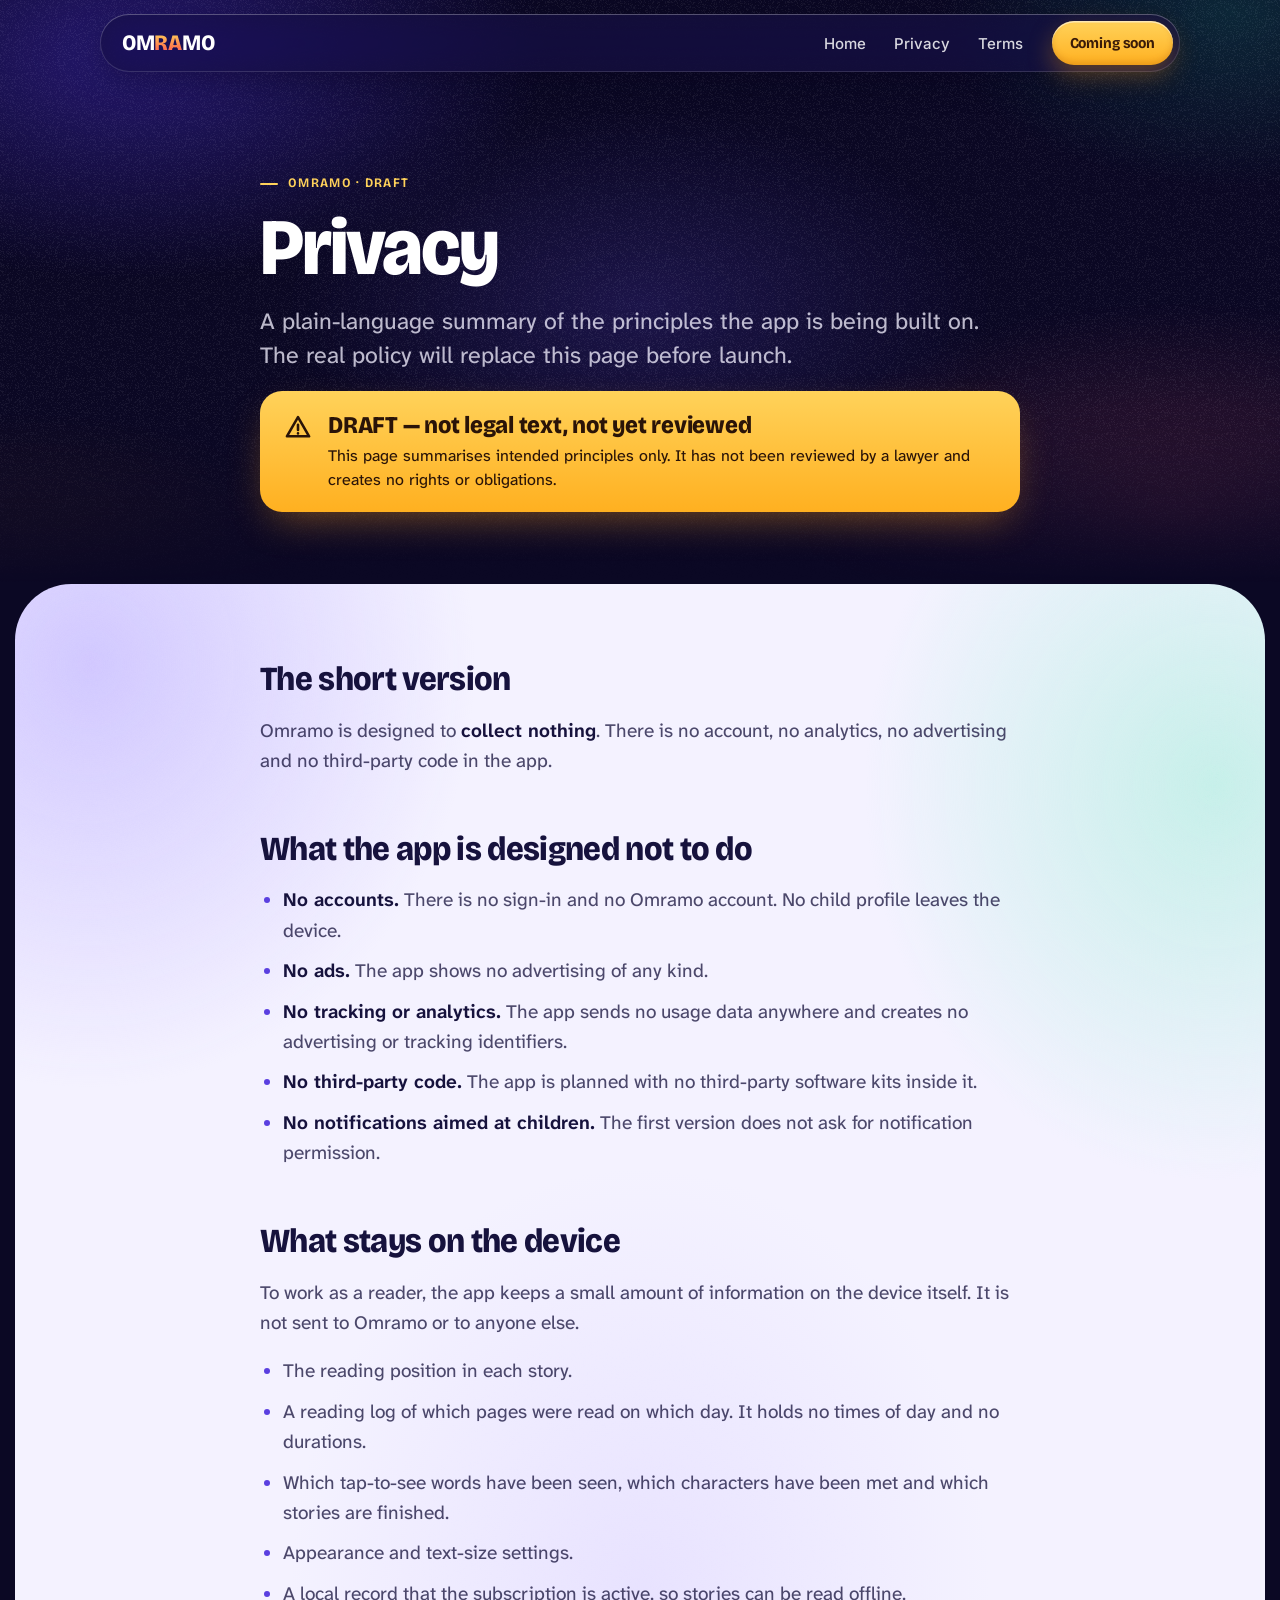
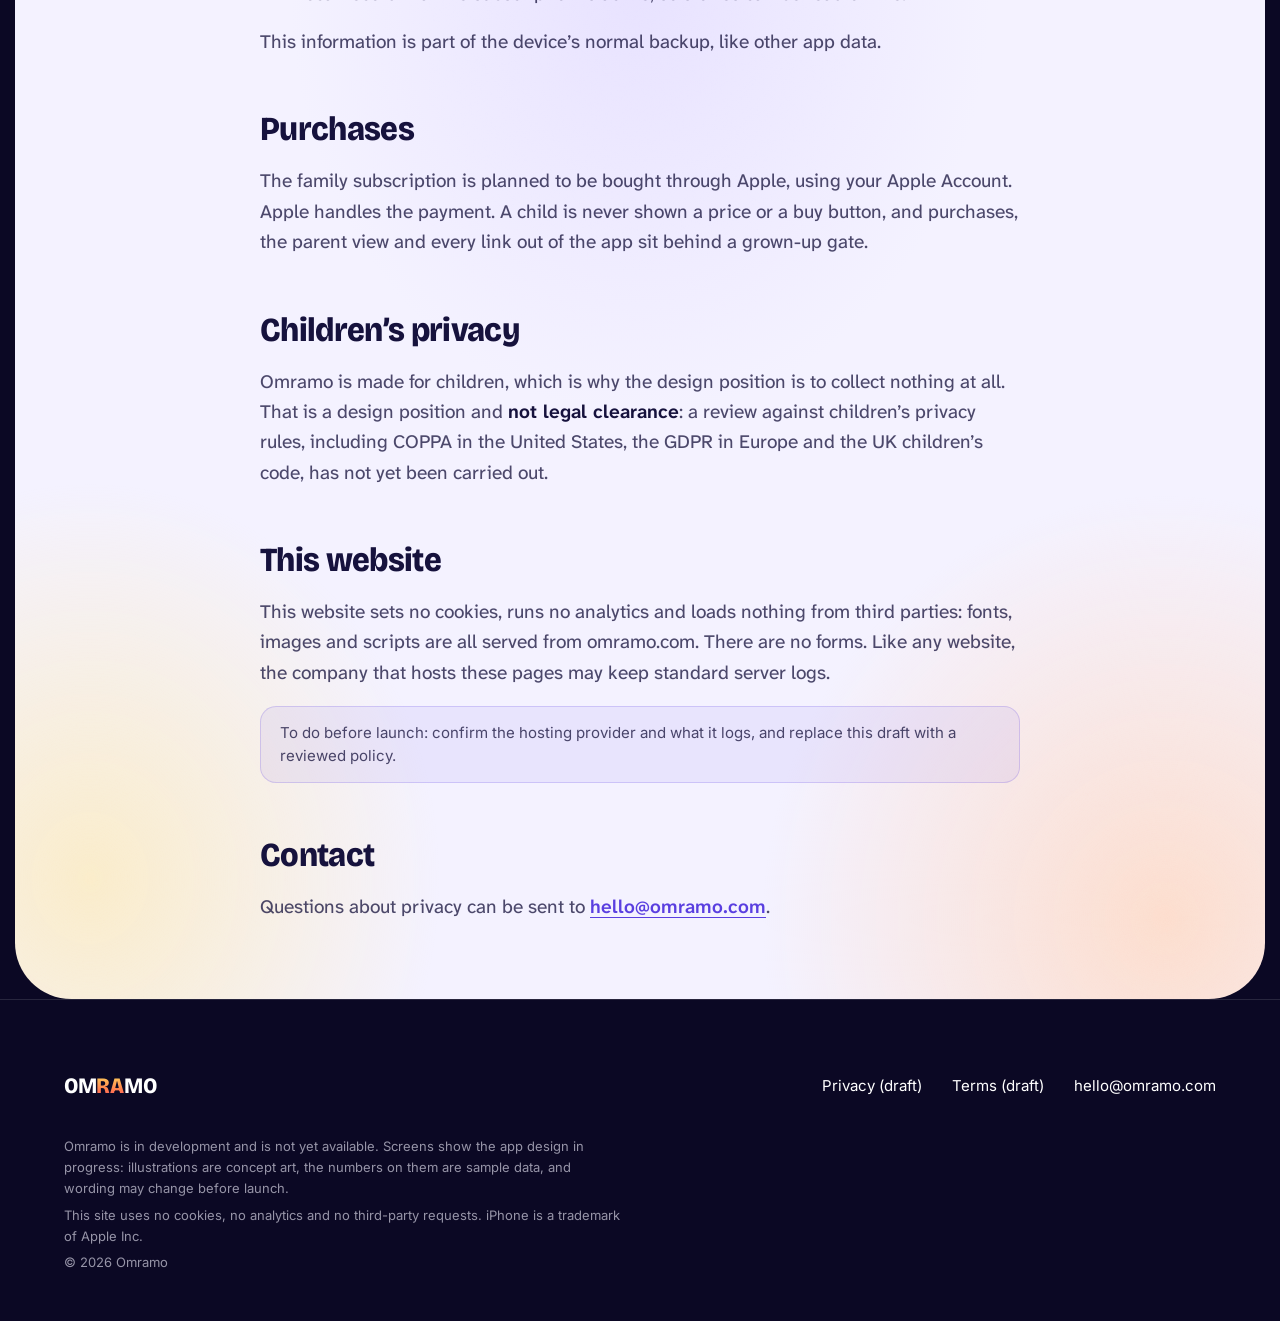
==== privacy/index.html @ 32be3be4 "v2 site: first build (Fable 5.2)" ====
<!doctype html>
<html lang="en">
<head>
  <meta charset="utf-8">
  <meta name="viewport" content="width=device-width, initial-scale=1, viewport-fit=cover">
  <title>Privacy (draft) — Omramo</title>
  <meta name="description" content="A plain-language draft of how Omramo intends to handle privacy: the app is designed to collect nothing. Not legal text and not yet reviewed.">
  <!-- PRE-LAUNCH PREVIEW: remove this noindex tag at launch so search engines can index the site. -->
  <meta name="robots" content="noindex">
  <!-- Strict CSP: everything is self-hosted. The sha256 is the hash of the one inline boot script below;
       if you edit that script, recompute the hash (see README). No inline styles are allowed. -->
  <meta http-equiv="Content-Security-Policy" content="default-src 'none'; script-src 'self' 'sha256-jJ7y64IVS4yYup75ptxA8pbQNmvatvslD+mgX8pu8YA='; style-src 'self'; img-src 'self' data:; font-src 'self'; connect-src 'self'; manifest-src 'self'; base-uri 'none'; form-action 'none'">
  <meta name="referrer" content="no-referrer">
  <meta name="theme-color" content="#130f36">
  <meta name="color-scheme" content="dark light">
  <link rel="canonical" href="https://omramo.com/privacy/">
  <meta property="og:type" content="website">
  <meta property="og:site_name" content="Omramo">
  <meta property="og:title" content="Privacy (draft) — Omramo">
  <meta property="og:description" content="A plain-language draft of how Omramo intends to handle privacy: the app is designed to collect nothing. Not legal text and not yet reviewed.">
  <meta property="og:url" content="https://omramo.com/privacy/">
  <meta property="og:image" content="https://omramo.com/assets/img/og.png">
  <meta property="og:image:width" content="1200">
  <meta property="og:image:height" content="630">
  <meta property="og:image:alt" content="Omramo — a magical book that you read. Two panes of an illustrated story beside the Omramo wordmark.">
  <meta name="twitter:card" content="summary_large_image">
  <link rel="icon" href="/favicon.ico" sizes="32x32">
  <link rel="icon" type="image/png" sizes="192x192" href="/assets/img/icon-192.png">
  <link rel="apple-touch-icon" href="/apple-touch-icon.png">
  <link rel="manifest" href="/site.webmanifest">
  <link rel="preload" href="/assets/fonts/bricolage-grotesque.woff2" as="font" type="font/woff2" crossorigin>
  <link rel="preload" href="/assets/fonts/atkinson-hyperlegible-next.woff2" as="font" type="font/woff2" crossorigin>
  <link rel="stylesheet" href="/assets/css/site.css">
  <script>(function(d,w){d.classList.add('js');var s=/[?&]static=1/.test(w.location.search);if(s)d.classList.add('static');if(!s&&!w.matchMedia('(prefers-reduced-motion: reduce)').matches)d.classList.add('motion')})(document.documentElement,window)</script>
  <script src="/assets/js/site.js" defer></script>
</head>
<body>
  <a class="skip" href="#main">Skip to content</a>
  <header class="site-head">
    <nav class="nav" aria-label="Main">
      <a class="wordmark" href="/" aria-label="Omramo — home">OM<b class="grad">RA</b>MO</a>
      <ul class="nav__links">
        <li><a href="/">Home</a></li>
        <li><a href="/privacy/">Privacy</a></li>
        <li><a href="/terms/">Terms</a></li>
      </ul>
      <a class="btn btn--sun btn--sm" href="/#contact">Coming soon</a>
    </nav>
  </header>
  <main id="main">
    <div class="page">
      <div class="aurora aurora--soft" aria-hidden="true"></div>
      <div class="prose__inner page__head">
        <p class="eyebrow">Omramo · Draft</p>
        <h1>Privacy</h1>
        <p class="lede">A plain-language summary of the principles the app is being built on. The real policy will replace this page before launch.</p>
        <div class="draft" role="note">
          <svg viewBox="0 0 24 24" fill="none" stroke="currentColor" stroke-width="2.2" stroke-linecap="round" stroke-linejoin="round" aria-hidden="true"><path d="M12 3.5l9.5 16.5h-19z"/><path d="M12 10v4.5M12 17.3v.2"/></svg>
          <div>
            <strong>DRAFT — not legal text, not yet reviewed</strong>
            <p>This page summarises intended principles only. It has not been reviewed by a lawyer and creates no rights or obligations.</p>
          </div>
        </div>
      </div>
    </div>
    <div class="sheet light">
      <div class="prose">
        <div class="prose__inner">
          <h2>The short version</h2>
          <p>Omramo is designed to <strong>collect nothing</strong>. There is no account, no analytics, no advertising and no third-party code in the app.</p>

          <h2>What the app is designed not to do</h2>
          <ul>
            <li><strong>No accounts.</strong> There is no sign-in and no Omramo account. No child profile leaves the device.</li>
            <li><strong>No ads.</strong> The app shows no advertising of any kind.</li>
            <li><strong>No tracking or analytics.</strong> The app sends no usage data anywhere and creates no advertising or tracking identifiers.</li>
            <li><strong>No third-party code.</strong> The app is planned with no third-party software kits inside it.</li>
            <li><strong>No notifications aimed at children.</strong> The first version does not ask for notification permission.</li>
          </ul>

          <h2>What stays on the device</h2>
          <p>To work as a reader, the app keeps a small amount of information on the device itself. It is not sent to Omramo or to anyone else.</p>
          <ul>
            <li>The reading position in each story.</li>
            <li>A reading log of which pages were read on which day. It holds no times of day and no durations.</li>
            <li>Which tap-to-see words have been seen, which characters have been met and which stories are finished.</li>
            <li>Appearance and text-size settings.</li>
            <li>A local record that the subscription is active, so stories can be read offline.</li>
          </ul>
          <p>This information is part of the device’s normal backup, like other app data.</p>

          <h2>Purchases</h2>
          <p>The family subscription is planned to be bought through Apple, using your Apple Account. Apple handles the payment. A child is never shown a price or a buy button, and purchases, the parent view and every link out of the app sit behind a grown-up gate.</p>

          <h2>Children’s privacy</h2>
          <p>Omramo is made for children, which is why the design position is to collect nothing at all. That is a design position and <strong>not legal clearance</strong>: a review against children’s privacy rules, including COPPA in the United States, the GDPR in Europe and the UK children’s code, has not yet been carried out.</p>

          <h2>This website</h2>
          <p>This website sets no cookies, runs no analytics and loads nothing from third parties: fonts, images and scripts are all served from omramo.com. There are no forms. Like any website, the company that hosts these pages may keep standard server logs.</p>
          <p class="todo">To do before launch: confirm the hosting provider and what it logs, and replace this draft with a reviewed policy.</p>

          <h2>Contact</h2>
          <!-- PLACEHOLDER: mailbox not confirmed -->
          <p>Questions about privacy can be sent to <a href="mailto:hello@omramo.com">hello@omramo.com</a>.</p>
        </div>
      </div>
    </div>
  </main>

  <footer class="site-foot">
    <div class="wrap">
      <div class="site-foot__top">
        <a class="wordmark" href="/" aria-label="Omramo — home">OM<b class="grad">RA</b>MO</a>
        <ul class="site-foot__links">
          <li><a href="/privacy/">Privacy (draft)</a></li>
          <li><a href="/terms/">Terms (draft)</a></li>
          <!-- PLACEHOLDER: mailbox not confirmed -->
          <li><a href="mailto:hello@omramo.com">hello@omramo.com</a></li>
        </ul>
      </div>
      <div class="site-foot__small">
        <p>Omramo is in development and is not yet available. Screens show the app design in progress: illustrations are concept art, the numbers on them are sample data, and wording may change before launch.</p>
        <p>This site uses no cookies, no analytics and no third-party requests. iPhone is a trademark of Apple Inc.</p>
        <p>© 2026 Omramo</p>
      </div>
    </div>
  </footer>
</body>
</html>
---- assets/css/site.css ----
/* Omramo — marketing site
   Tokens follow docs/DESIGN.md (v2, locked). No external requests: fonts and images are self-hosted. */

/* ---------- Fonts (SIL OFL 1.1, licences in /assets/fonts/) ---------- */
@font-face {
  font-family: "Bricolage Grotesque";
  src: url("/assets/fonts/bricolage-grotesque.woff2") format("woff2");
  font-weight: 500 800;
  font-style: normal;
  font-display: swap;
}
@font-face {
  font-family: "Atkinson Hyperlegible Next";
  src: url("/assets/fonts/atkinson-hyperlegible-next.woff2") format("woff2");
  font-weight: 400 700;
  font-style: normal;
  font-display: swap;
}
@font-face {
  font-family: "Inter";
  src: url("/assets/fonts/inter.woff2") format("woff2");
  font-weight: 400 700;
  font-style: normal;
  font-display: swap;
}

/* ---------- Tokens ---------- */
:root {
  --night: #130f36;
  --night-2: #1f1856;
  --deep: #0b0824;
  --cloud: #f3f1ff;
  --ink: #16123d;
  --coral: #ff6a4d;
  --sun: #ffc43d;
  --mint: #19c7a2;
  --sky: #3fb4ff;
  --violet: #7257ff;
  --violet-strong: #5a3fe0;
  --rose: #ff5c8a;

  --low: #12b58f;
  --low-text: #0a6e57;
  --low-bg: #d6f7ec;
  --med: #ff9f1a;
  --med-text: #8f4e00;
  --med-bg: #ffefc9;
  --adv: #6e56ff;
  --adv-text: #5a3fe0;
  --adv-bg: #e6e0ff;

  --font-display: "Bricolage Grotesque", "Avenir Next", "Segoe UI", system-ui, sans-serif;
  --font-body: "Atkinson Hyperlegible Next", "Segoe UI", system-ui, sans-serif;
  --font-ui: "Inter", system-ui, -apple-system, "Segoe UI", sans-serif;

  --gutter: clamp(20px, 5vw, 72px);
  --max: 1240px;
  --ease: cubic-bezier(0.2, 0.7, 0.2, 1);
  --ease-spring: cubic-bezier(0.3, 1.3, 0.5, 1);

  /* theme: dark by default */
  --fg: #fff;
  --fg-2: rgba(243, 241, 255, 0.76);
  --fg-3: rgba(243, 241, 255, 0.6);
  --line: rgba(255, 255, 255, 0.12);
  --card: rgba(255, 255, 255, 0.06);
  --card-edge: rgba(255, 255, 255, 0.14);
  --accent-text: #ffd25a;
  --focus: #ffc43d;
  --device-shadow: rgba(3, 1, 24, 0.7);
}

.light {
  --fg: var(--ink);
  --fg-2: rgba(22, 18, 61, 0.76);
  --fg-3: rgba(22, 18, 61, 0.64);
  --line: rgba(22, 18, 61, 0.12);
  --card: rgba(255, 255, 255, 0.72);
  --card-edge: rgba(255, 255, 255, 0.9);
  --accent-text: var(--violet-strong);
  --focus: var(--violet-strong);
  --device-shadow: rgba(40, 24, 110, 0.38);
  color: var(--fg);
}

/* ---------- Base ---------- */
*,
*::before,
*::after {
  box-sizing: border-box;
}
html {
  -webkit-text-size-adjust: 100%;
  text-size-adjust: 100%;
  scroll-behavior: smooth;
  scroll-padding-top: 96px;
}
body {
  margin: 0;
  background: var(--deep);
  color: var(--fg);
  font-family: var(--font-body);
  font-size: clamp(1.0625rem, 0.98rem + 0.3vw, 1.1875rem);
  line-height: 1.6;
  font-weight: 430;
  -webkit-font-smoothing: antialiased;
  -moz-osx-font-smoothing: grayscale;
  text-rendering: optimizeLegibility;
  overflow-x: clip;
}
img,
svg {
  display: block;
  max-width: 100%;
}
img {
  height: auto;
}
h1,
h2,
h3,
h4,
p,
ul,
ol,
figure,
dl,
dd {
  margin: 0;
}
ul,
ol {
  padding: 0;
  list-style: none;
}
a {
  color: inherit;
}
button {
  font: inherit;
  color: inherit;
  background: none;
  border: 0;
  padding: 0;
  cursor: pointer;
}
:focus-visible {
  outline: 3px solid var(--focus);
  outline-offset: 3px;
  border-radius: 6px;
}
::selection {
  background: var(--sun);
  color: var(--ink);
}
[hidden] {
  display: none !important;
}
.vh {
  position: absolute;
  width: 1px;
  height: 1px;
  overflow: hidden;
  clip-path: inset(50%);
  white-space: nowrap;
}
.skip {
  position: fixed;
  left: 16px;
  top: 12px;
  z-index: 100;
  padding: 12px 18px;
  border-radius: 999px;
  background: var(--sun);
  color: #2a1408;
  font: 700 1rem var(--font-display);
  text-decoration: none;
  transform: translateY(-200%);
}
.skip:focus {
  transform: none;
}

.wrap {
  width: min(100% - 2 * var(--gutter), var(--max));
  margin-inline: auto;
}

/* ---------- Type ---------- */
h1,
h2,
h3,
h4 {
  font-family: var(--font-display);
  font-optical-sizing: auto;
  text-wrap: balance;
}
h1 {
  font-size: clamp(2.85rem, 1.6rem + 5.6vw, 6.4rem);
  font-weight: 800;
  line-height: 0.95;
  letter-spacing: -0.026em;
}
h2 {
  font-size: clamp(2.1rem, 1.3rem + 3.6vw, 4.25rem);
  font-weight: 780;
  line-height: 1.01;
  letter-spacing: -0.026em;
}
h3 {
  font-size: clamp(1.4rem, 1.15rem + 1vw, 1.9rem);
  font-weight: 740;
  line-height: 1.1;
  letter-spacing: -0.02em;
}
h4 {
  font-size: 1.125rem;
  font-weight: 700;
  line-height: 1.2;
  letter-spacing: -0.01em;
}
p {
  text-wrap: pretty;
}
.lede {
  font-size: clamp(1.15rem, 1rem + 0.7vw, 1.45rem);
  line-height: 1.5;
  color: var(--fg-2);
  max-width: 38em;
}
.eyebrow {
  display: inline-flex;
  align-items: center;
  gap: 10px;
  font: 650 0.8125rem/1.2 var(--font-display);
  letter-spacing: 0.1em;
  text-transform: uppercase;
  color: var(--accent-text);
}
.eyebrow::before {
  content: "";
  width: 18px;
  height: 2px;
  border-radius: 2px;
  background: currentColor;
}
.grad {
  background: linear-gradient(180deg, #ffd25a 8%, #ff7a4d 62%, #ff4d7a 100%);
  -webkit-background-clip: text;
  background-clip: text;
  color: transparent;
  -webkit-text-fill-color: transparent;
  /* keep descenders inside the painted box */
  padding-bottom: 0.08em;
}
.nb {
  white-space: nowrap;
}
.note {
  font: 400 0.875rem/1.5 var(--font-ui);
  color: var(--fg-3);
}
.textlink {
  font: 600 1rem var(--font-display);
  color: var(--accent-text);
  text-decoration: underline;
  text-decoration-thickness: 2px;
  text-underline-offset: 5px;
  text-decoration-color: color-mix(in srgb, currentColor 40%, transparent);
  transition: text-decoration-color 0.2s;
}
.textlink:hover {
  text-decoration-color: currentColor;
}

/* ---------- Buttons ---------- */
.btn {
  display: inline-flex;
  align-items: center;
  justify-content: center;
  gap: 10px;
  min-height: 52px;
  padding: 0 26px;
  border-radius: 26px;
  font: 700 1.0625rem/1 var(--font-display);
  letter-spacing: -0.01em;
  text-decoration: none;
  white-space: nowrap;
  transition: transform 0.18s ease-out, box-shadow 0.18s ease-out, background-color 0.18s;
}
.btn svg {
  width: 20px;
  height: 20px;
  flex: none;
}
.btn:active {
  transform: scale(0.96);
}
.btn--sun {
  background: linear-gradient(180deg, #ffd25a, #ffb020);
  color: #3a1b08;
  box-shadow: inset 0 1.5px 0 rgba(255, 255, 255, 0.55), inset 0 -3px 6px rgba(150, 70, 0, 0.22),
    0 10px 24px rgba(255, 160, 30, 0.34), 0 2px 4px rgba(0, 0, 0, 0.16);
}
.btn--sun:hover {
  transform: translateY(-2px);
  box-shadow: inset 0 1.5px 0 rgba(255, 255, 255, 0.55), inset 0 -3px 6px rgba(150, 70, 0, 0.22),
    0 16px 32px rgba(255, 160, 30, 0.42), 0 2px 4px rgba(0, 0, 0, 0.16);
}
.btn--ghost {
  background: rgba(255, 255, 255, 0.1);
  box-shadow: inset 0 0 0 1px rgba(255, 255, 255, 0.26);
  color: #fff;
}
.btn--ghost:hover {
  background: rgba(255, 255, 255, 0.18);
}
.light .btn--ghost {
  background: rgba(22, 18, 61, 0.06);
  box-shadow: inset 0 0 0 1px rgba(22, 18, 61, 0.14);
  color: var(--ink);
}
.btn--sm {
  min-height: 44px;
  padding: 0 18px;
  border-radius: 22px;
  font-size: 0.9375rem;
}

/* ---------- Header ---------- */
.site-head {
  position: fixed;
  inset: 14px 0 auto;
  z-index: 50;
  pointer-events: none;
}
.nav {
  pointer-events: auto;
  display: flex;
  align-items: center;
  gap: 8px;
  width: min(100% - 24px, 1080px);
  margin-inline: auto;
  padding: 7px 7px 7px 22px;
  border-radius: 999px;
  background: rgba(22, 16, 62, 0.72);
  -webkit-backdrop-filter: blur(18px) saturate(180%);
  backdrop-filter: blur(18px) saturate(180%);
  box-shadow: inset 0 0 0 1px rgba(255, 255, 255, 0.14), inset 0 1px 0 rgba(255, 255, 255, 0.16),
    0 10px 30px rgba(5, 2, 30, 0.35);
  color: #fff;
}
.wordmark {
  font: 800 1.375rem/1 var(--font-display);
  letter-spacing: -0.012em;
  text-decoration: none;
  color: #fff;
  padding: 10px 0;
}
.wordmark b {
  font-weight: inherit;
}
.nav__links {
  display: none;
  margin-left: auto;
  gap: 2px;
}
.nav__links a {
  display: block;
  padding: 11px 13px;
  border-radius: 999px;
  font: 500 0.9375rem/1 var(--font-ui);
  color: rgba(255, 255, 255, 0.84);
  text-decoration: none;
  transition: background-color 0.18s, color 0.18s;
}
.nav__links a:hover {
  background: rgba(255, 255, 255, 0.12);
  color: #fff;
}
.nav .btn {
  margin-left: auto;
}
@media (min-width: 940px) {
  .nav__links {
    display: flex;
  }
  .nav .btn {
    margin-left: 8px;
  }
}

/* ---------- Backdrops ---------- */
.aurora {
  position: absolute;
  inset: 0;
  z-index: -1;
  overflow: hidden;
  pointer-events: none;
}
.aurora::before {
  content: "";
  position: absolute;
  inset: -10% -5%;
  background: radial-gradient(42% 46% at 14% 16%, rgba(91, 59, 255, 0.62), transparent 70%),
    radial-gradient(40% 44% at 88% 82%, rgba(255, 92, 122, 0.34), transparent 70%),
    radial-gradient(30% 36% at 92% 10%, rgba(25, 199, 162, 0.3), transparent 70%),
    radial-gradient(34% 36% at 6% 92%, rgba(255, 159, 26, 0.2), transparent 70%),
    radial-gradient(36% 40% at 50% 52%, rgba(114, 87, 255, 0.32), transparent 70%);
  transform: translate3d(0, calc(var(--scroll, 0) * 0.12px), 0);
}
.aurora::after,
.sheet::after {
  content: "";
  position: absolute;
  inset: 0;
  background: url("/assets/img/grain.png");
  background-size: 120px;
  mix-blend-mode: soft-light;
  opacity: 0.55;
  pointer-events: none;
}
.aurora--soft::before {
  opacity: 0.55;
}
/* auroras melt into the page instead of ending on a section edge */
.aurora {
  -webkit-mask-image: linear-gradient(180deg, #000 70%, transparent);
  mask-image: linear-gradient(180deg, #000 70%, transparent);
}
.aurora--mid {
  -webkit-mask-image: linear-gradient(180deg, transparent, #000 22%, #000 72%, transparent);
  mask-image: linear-gradient(180deg, transparent, #000 22%, #000 72%, transparent);
}

.sheet {
  position: relative;
  isolation: isolate;
  margin-inline: clamp(8px, 1.2vw, 20px);
  border-radius: clamp(28px, 4.4vw, 64px);
  overflow: clip;
  background-color: #f4f2ff;
  background-image: radial-gradient(44% 30% at 6% 4%, rgba(201, 190, 255, 0.8), transparent 70%),
    radial-gradient(40% 28% at 96% 10%, rgba(191, 239, 230, 0.85), transparent 70%),
    radial-gradient(46% 30% at 92% 96%, rgba(255, 217, 194, 0.8), transparent 70%),
    radial-gradient(40% 28% at 6% 94%, rgba(255, 233, 168, 0.6), transparent 70%),
    radial-gradient(40% 30% at 50% 50%, rgba(227, 220, 255, 0.7), transparent 70%);
}
.sheet::after {
  z-index: -1;
  opacity: 0.3;
}
.sheet + .sheet {
  margin-top: clamp(8px, 1.2vw, 20px);
}

.section {
  position: relative;
  isolation: isolate;
  padding-block: clamp(88px, 11vw, 176px);
}
.section--tight {
  padding-top: 0;
}
.section__head {
  display: grid;
  gap: 22px;
  max-width: 880px;
  margin-bottom: clamp(44px, 6vw, 84px);
}
.section__head--center {
  margin-inline: auto;
  text-align: center;
  justify-items: center;
}

/* ---------- Device: the two-pane Duo ---------- */
.duo {
  --cols: 912;
  position: relative;
  container-type: inline-size;
  width: 100%;
  perspective: 2600px;
}
.duo::after {
  content: "";
  position: absolute;
  left: 7%;
  right: 7%;
  bottom: -7%;
  height: 14%;
  z-index: -1;
  background: radial-gradient(closest-side, var(--device-shadow), transparent);
  filter: blur(18px);
  transform: scaleY(calc(1 - var(--tilt, 0) * 0.02));
}
.duo__body {
  --u: calc(100cqw / var(--cols));
  display: flex;
  justify-content: center;
  transform-style: preserve-3d;
  transform: translate3d(0, calc(var(--lift, 0) * 1px), 0) rotateX(calc(var(--tilt, 0) * 1deg));
  will-change: transform;
}
.duo__half {
  position: relative;
  flex: none;
  width: calc(446 * var(--u));
  background: linear-gradient(150deg, #5a5678 0%, #1c1836 22%, #0b0918 60%, #2b2748 100%);
  box-shadow: inset 0 0 0 calc(1 * var(--u)) rgba(255, 255, 255, 0.16), inset 0 0 0 calc(3 * var(--u)) #06040f,
    0 calc(30 * var(--u)) calc(70 * var(--u)) calc(-24 * var(--u)) var(--device-shadow);
  backface-visibility: hidden;
}
.duo__half--l {
  padding: calc(10 * var(--u)) calc(4 * var(--u)) calc(10 * var(--u)) calc(10 * var(--u));
  border-radius: calc(52 * var(--u)) calc(10 * var(--u)) calc(10 * var(--u)) calc(52 * var(--u));
  transform-origin: 100% 50%;
  transform: rotateY(calc(var(--fold, 0) * 1deg));
}
.duo__half--r {
  padding: calc(10 * var(--u)) calc(10 * var(--u)) calc(10 * var(--u)) calc(4 * var(--u));
  border-radius: calc(10 * var(--u)) calc(52 * var(--u)) calc(52 * var(--u)) calc(10 * var(--u));
  transform-origin: 0 50%;
  transform: rotateY(calc(var(--fold, 0) * -1deg));
}
/* side buttons */
.duo__half--r::before,
.duo__half--r::after {
  content: "";
  position: absolute;
  right: calc(-2.5 * var(--u));
  width: calc(3 * var(--u));
  border-radius: 0 calc(2 * var(--u)) calc(2 * var(--u)) 0;
  background: linear-gradient(90deg, #14112a, #4a4668);
}
.duo__half--r::before {
  top: 22%;
  height: 11%;
}
.duo__half--r::after {
  top: 37%;
  height: 6%;
}
.duo__screen {
  position: relative;
  overflow: hidden;
  aspect-ratio: 432 / 720;
  background: #0b0918;
}
.duo__half--l .duo__screen {
  border-radius: calc(42 * var(--u)) calc(7 * var(--u)) calc(7 * var(--u)) calc(42 * var(--u));
}
.duo__half--r .duo__screen {
  border-radius: calc(7 * var(--u)) calc(42 * var(--u)) calc(42 * var(--u)) calc(7 * var(--u));
}
.duo__screen img {
  width: 100%;
  height: 100%;
  object-fit: cover;
}
/* soft glass reflection */
.duo__screen::after {
  content: "";
  position: absolute;
  inset: 0;
  background: linear-gradient(118deg, rgba(255, 255, 255, 0.13) 0%, rgba(255, 255, 255, 0) 26%);
  box-shadow: inset 0 0 0 calc(0.6 * var(--u)) rgba(255, 255, 255, 0.1);
  border-radius: inherit;
  pointer-events: none;
}
.duo__hinge {
  flex: none;
  width: calc(20 * var(--u));
  margin-block: calc(5 * var(--u));
  border-radius: calc(4 * var(--u));
  background: linear-gradient(
      180deg,
      rgba(0, 0, 0, 0.5) 0,
      transparent 1.5%,
      transparent 49.6%,
      rgba(0, 0, 0, 0.6) 49.8%,
      rgba(0, 0, 0, 0.6) 50.2%,
      transparent 50.4%,
      transparent 98.5%,
      rgba(0, 0, 0, 0.5) 100%
    ),
    linear-gradient(90deg, #05040d 0%, #262240 22%, #6d6990 48%, #3a3658 62%, #100d22 86%, #05040d 100%);
}

/* one pane only: the folded device, and two-pane figures on small screens */
.duo--phone {
  --cols: 452;
}
.duo--phone .duo__half,
.duo--phone .duo__half .duo__screen {
  transform: none;
}
.duo--phone .duo__half {
  width: calc(452 * var(--u));
  padding: calc(10 * var(--u));
  border-radius: calc(54 * var(--u));
}
.duo--phone .duo__half .duo__screen {
  border-radius: calc(44 * var(--u));
}
@media (max-width: 640px) {
  .duo[data-m] {
    --cols: 452;
    max-width: 320px;
    margin-inline: auto;
  }
  .duo[data-m] .duo__hinge,
  .duo[data-m="l"] .duo__half--r,
  .duo[data-m="r"] .duo__half--l {
    display: none;
  }
  .duo[data-m] .duo__half {
    width: calc(452 * var(--u));
    padding: calc(10 * var(--u));
    border-radius: calc(54 * var(--u));
    transform: none;
  }
  .duo[data-m] .duo__half .duo__screen {
    border-radius: calc(44 * var(--u));
  }
  .duo[data-m] .duo__half--r::before,
  .duo[data-m] .duo__half--r::after {
    display: none;
  }
}
.figcap {
  margin-top: clamp(22px, 3vw, 36px);
  text-align: center;
}

/* ---------- Hero ---------- */
.hero {
  position: relative;
  isolation: isolate;
  padding: clamp(116px, 10.5vw, 168px) 0 clamp(40px, 6vw, 96px);
  text-align: center;
  overflow: clip;
}
.hero__copy {
  display: grid;
  justify-items: center;
  gap: clamp(20px, 2.4vw, 30px);
}
.pill {
  display: inline-flex;
  align-items: center;
  gap: 10px;
  min-height: 36px;
  padding: 6px 16px 6px 12px;
  border-radius: 999px;
  background: rgba(255, 255, 255, 0.09);
  box-shadow: inset 0 0 0 1px rgba(255, 255, 255, 0.18);
  font: 650 0.8125rem/1.2 var(--font-display);
  letter-spacing: 0.04em;
  color: #fff;
}
.pill i {
  width: 8px;
  height: 8px;
  border-radius: 50%;
  background: var(--sun);
  box-shadow: 0 0 0 4px rgba(255, 196, 61, 0.22);
}
.hero h1 {
  max-width: 11em;
}
.hero .lede {
  text-wrap: balance;
  max-width: 34em;
}
.hero__cta {
  display: flex;
  flex-wrap: wrap;
  justify-content: center;
  gap: 12px;
  margin-top: 6px;
}
.hero__device {
  /* never taller than the viewport, so the whole device can be seen at once */
  width: min(100% - 2 * var(--gutter), 1120px, max(640px, (100svh - 150px) * 1.23));
  margin: clamp(44px, 5vw, 72px) auto 0;
}
.hero__device .duo--phone {
  display: none;
}
@media (max-width: 640px) {
  .hero__device .duo--wide {
    display: none;
  }
  .hero__device .duo--phone {
    display: block;
    max-width: 310px;
    margin-inline: auto;
  }
}
.motes {
  position: absolute;
  inset: 0;
  z-index: -1;
  pointer-events: none;
  color: #ffd25a;
}
.motes svg {
  position: absolute;
  width: 14px;
  height: 14px;
  opacity: 0.85;
}
.motes svg:nth-child(1) { left: 8%; top: 22%; }
.motes svg:nth-child(2) { left: 88%; top: 16%; width: 18px; height: 18px; }
.motes svg:nth-child(3) { left: 78%; top: 38%; width: 10px; height: 10px; }
.motes svg:nth-child(4) { left: 16%; top: 44%; width: 10px; height: 10px; }
.motes svg:nth-child(5) { left: 4%; top: 68%; width: 16px; height: 16px; }
.motes svg:nth-child(6) { left: 94%; top: 62%; }

.facts {
  display: grid;
  grid-template-columns: repeat(3, 1fr);
  margin-top: clamp(64px, 9vw, 120px);
  border-top: 1px solid var(--line);
  text-align: left;
}
.facts > div {
  padding: clamp(18px, 2.4vw, 30px) clamp(10px, 2vw, 28px) 0;
}
.facts > div + div {
  border-left: 1px solid var(--line);
}
.facts > div:first-child {
  padding-left: 0;
}
.facts dt {
  font: 800 clamp(2.4rem, 1.4rem + 4.6vw, 5rem) / 0.95 var(--font-display);
  letter-spacing: -0.04em;
}
.facts dd {
  margin-top: 10px;
  font-size: clamp(0.9375rem, 0.85rem + 0.4vw, 1.125rem);
  line-height: 1.35;
  color: var(--fg-2);
}
.facts div {
  display: flex;
  flex-direction: column;
}

/* ---------- Statement ---------- */
.statement {
  font: 760 clamp(1.9rem, 1.1rem + 3.9vw, 4.4rem) / 1.06 var(--font-display);
  letter-spacing: -0.03em;
  max-width: 17em;
  text-wrap: balance;
}
.statement .w {
  transition: opacity 0.5s var(--ease);
}
/* unlit words stay above 3:1 against the page, the AA threshold for large text */
html.motion .statement .w {
  opacity: 0.4;
}
html.motion .statement .w.on {
  opacity: 1;
}
.principles {
  display: grid;
  gap: 14px;
  margin-top: clamp(56px, 8vw, 112px);
}
@media (min-width: 820px) {
  .principles {
    grid-template-columns: repeat(3, 1fr);
  }
}
.card {
  position: relative;
  padding: clamp(24px, 2.6vw, 34px);
  border-radius: 28px;
  background: var(--card);
  box-shadow: inset 0 0 0 1px var(--card-edge);
}
.light .card {
  box-shadow: inset 0 0 0 1px var(--card-edge), 0 14px 34px rgba(60, 40, 140, 0.1), 0 2px 6px rgba(60, 40, 140, 0.06);
}
.card h3,
.card h4 {
  margin-bottom: 10px;
}
.card p {
  color: var(--fg-2);
  font-size: 1.0625rem;
  line-height: 1.55;
}
.card__num {
  display: block;
  margin-bottom: clamp(28px, 4vw, 56px);
  font: 600 0.8125rem/1 var(--font-ui);
  font-variant-numeric: tabular-nums;
  letter-spacing: 0.08em;
  color: var(--fg-3);
}
.swatch {
  height: 6px;
  width: 56px;
  border-radius: 6px;
  margin-bottom: clamp(28px, 4vw, 56px);
}
.swatch--river { background: linear-gradient(90deg, #7fe3d3, #fff0a0); }
.swatch--dusk { background: linear-gradient(90deg, #4a2470, #ffa24d); }
.swatch--sea { background: linear-gradient(90deg, #a9d3e6, #f4503f); }

/* ---------- Switcher (tabs when JS runs; stacked otherwise) ---------- */
.seg {
  display: inline-flex;
  gap: 2px;
  padding: 4px;
  border-radius: 999px;
  background: rgba(22, 18, 61, 0.07);
  box-shadow: inset 0 0 0 1px rgba(22, 18, 61, 0.05);
  max-width: 100%;
}
.dark-seg {
  background: rgba(255, 255, 255, 0.08);
  box-shadow: inset 0 0 0 1px rgba(255, 255, 255, 0.12);
}
.seg button {
  display: inline-flex;
  align-items: center;
  gap: 8px;
  min-height: 46px;
  padding: 0 clamp(14px, 2.4vw, 26px);
  border-radius: 999px;
  font: 650 clamp(0.9375rem, 0.9rem + 0.2vw, 1.0625rem) / 1 var(--font-display);
  color: var(--fg-2);
  white-space: nowrap;
  transition: background-color 0.25s, color 0.25s, box-shadow 0.25s;
}
.seg button[aria-selected="true"] {
  background: #fff;
  color: var(--ink);
  box-shadow: 0 2px 8px rgba(40, 24, 110, 0.14);
}
.seg .t-low { color: var(--low-text); }
.seg .t-med { color: var(--med-text); }
.seg .t-adv { color: var(--adv-text); }
.seg .t-low[aria-selected="true"] { color: var(--low-text); }
.seg .t-med[aria-selected="true"] { color: var(--med-text); }
.seg .t-adv[aria-selected="true"] { color: var(--adv-text); }
.dark-seg button[aria-selected="true"] {
  background: #fff;
  color: var(--ink);
}
.glyph {
  display: inline-flex;
  align-items: flex-end;
  gap: 2px;
  height: 12px;
}
.glyph i {
  width: 4px;
  border-radius: 2px;
  background: currentColor;
}
.glyph i:nth-child(1) { height: 5px; }
.glyph i:nth-child(2) { height: 8.5px; }
.glyph i:nth-child(3) { height: 12px; }
.glyph--1 i:nth-child(n + 2),
.glyph--2 i:nth-child(3) {
  opacity: 0.28;
}

/* html.js is set by the inline boot script, so the tab layout is in place at first paint */
.switch__tabs {
  display: none;
}
html.js:not(.static) .switch__tabs {
  display: flex;
  justify-content: center;
  margin-bottom: clamp(36px, 5vw, 64px);
}
.switch__panels {
  display: grid;
  gap: clamp(72px, 9vw, 128px);
}
html.js:not(.static) .switch .switch__panels {
  gap: 0;
}
html.js:not(.static) .switch .switch__panel {
  grid-area: 1 / 1;
  opacity: 0;
  visibility: hidden;
  transition: opacity 0.45s var(--ease), visibility 0s 0.45s;
}
html.js:not(.static) .switch .switch__panel.is-active {
  opacity: 1;
  visibility: visible;
  transition: opacity 0.6s var(--ease) 0.08s, visibility 0s;
}
html.js:not(.static) .switch .switch__panel .split__media {
  transform: scale(0.97) translateY(12px);
  transition: transform 0.7s var(--ease);
}
html.js:not(.static) .switch .switch__panel.is-active .split__media {
  transform: none;
}

/* ---------- Split: copy beside a device ---------- */
.split {
  display: grid;
  gap: clamp(40px, 6vw, 88px);
  align-items: center;
}
.split__copy {
  display: grid;
  gap: 20px;
  justify-items: start;
  align-content: center;
}
.split__copy > p {
  color: var(--fg-2);
  max-width: 34em;
}
@media (min-width: 960px) {
  .split {
    grid-template-columns: minmax(0, 5fr) minmax(0, 7fr);
  }
  .split--flip .split__copy {
    order: 2;
  }
  .split--flip {
    grid-template-columns: minmax(0, 7fr) minmax(0, 5fr);
  }
  .split--phone {
    grid-template-columns: minmax(0, 6fr) minmax(0, 5fr);
  }
}
.split__media--phone {
  width: min(100%, 340px);
  margin-inline: auto;
}
.tierpill {
  display: inline-flex;
  align-items: center;
  gap: 8px;
  min-height: 32px;
  padding: 0 14px 0 11px;
  border-radius: 16px;
  font: 650 0.875rem/1 var(--font-display);
  letter-spacing: 0.01em;
}
.tierpill--low { background: var(--low-bg); color: var(--low-text); }
.tierpill--med { background: var(--med-bg); color: var(--med-text); }
.tierpill--adv { background: var(--adv-bg); color: var(--adv-text); }

.specs {
  display: grid;
  grid-template-columns: repeat(3, auto);
  justify-content: start;
  gap: 0 clamp(20px, 3vw, 40px);
  margin-top: 8px;
  padding-top: 20px;
  border-top: 1px solid var(--line);
  width: 100%;
}
.specs dt {
  font: 400 0.8125rem/1.3 var(--font-ui);
  color: var(--fg-3);
  order: 2;
  margin-top: 6px;
}
.specs dd {
  font: 780 clamp(1.5rem, 1.2rem + 1.1vw, 2.1rem) / 1 var(--font-display);
  letter-spacing: -0.03em;
  font-variant-numeric: tabular-nums;
}
.specs > div {
  display: flex;
  flex-direction: column;
}
.story {
  display: grid;
  gap: 2px;
  padding-left: 16px;
  border-left: 3px solid var(--tier, var(--violet));
}
.story--low { --tier: var(--low); }
.story--med { --tier: var(--med); }
.story--adv { --tier: var(--adv); }
.story b {
  font: 700 1.0625rem/1.3 var(--font-display);
}
.story span {
  font-size: 0.9375rem;
  color: var(--fg-3);
}

.ticks {
  display: grid;
  gap: 14px;
}
.ticks li {
  position: relative;
  padding-left: 36px;
  color: var(--fg-2);
  max-width: 34em;
}
.ticks li::before {
  content: "";
  position: absolute;
  left: 0;
  top: 0.18em;
  width: 22px;
  height: 22px;
  border-radius: 50%;
  background: var(--tick-bg, rgba(90, 63, 224, 0.12)) url("/assets/img/tick.svg") center / 12px no-repeat;
}
.ticks--dark li::before {
  background-color: rgba(255, 210, 90, 0.16);
  background-image: url("/assets/img/tick-sun.svg");
}
.ticks strong {
  color: var(--fg);
  font-weight: 650;
}

/* live type samples */
.words {
  display: grid;
  gap: 14px;
  margin-top: clamp(72px, 9vw, 128px);
}
@media (min-width: 820px) {
  .words {
    grid-template-columns: repeat(3, 1fr);
  }
}
.sample {
  margin-bottom: clamp(22px, 3vw, 36px);
  font-size: clamp(1.3rem, 1.1rem + 0.7vw, 1.6rem);
  line-height: 1.55;
  font-weight: 460;
  color: #10283a;
}
.w-tap {
  position: relative;
  font-weight: 640;
  white-space: nowrap;
  padding: 0.04em 0.75em 0.04em 0.18em;
  border-radius: 0.34em;
  background: linear-gradient(180deg, rgba(255, 196, 61, 0.5), rgba(255, 170, 61, 0.38));
  box-shadow: inset 0 -2px 0 rgba(240, 140, 20, 0.9);
}
.w-tap::after {
  content: "";
  position: absolute;
  right: 0.12em;
  top: 0.05em;
  width: 0.5em;
  height: 0.5em;
  background: url("/assets/img/spark.svg") center / contain no-repeat;
}
.w-name {
  font-weight: 640;
  white-space: nowrap;
  text-decoration: underline dotted #17694a 2px;
  text-underline-offset: 0.2em;
}
.w-say {
  font-weight: 640;
  color: #17694a;
}
.w-pop {
  font: 760 1.25em/1 var(--font-display);
  letter-spacing: -0.01em;
  color: #c93a1f;
}

/* ---------- World ---------- */
.world {
  display: grid;
  gap: clamp(28px, 4vw, 56px);
}
@media (min-width: 1100px) {
  .world {
    grid-template-columns: minmax(0, 7fr) minmax(0, 5fr);
    align-items: start;
  }
  .world .regions {
    grid-template-columns: 1fr 1fr;
  }
  .world .note {
    grid-column: 1 / -1;
  }
  .world .map {
    position: sticky;
    top: 110px;
    padding: clamp(14px, 2.2vw, 30px);
  }
  .world .region {
    padding: 14px 16px 16px;
  }
}
.map {
  position: relative;
  border-radius: clamp(24px, 3vw, 40px);
  padding: clamp(14px, 3vw, 44px);
  background: linear-gradient(160deg, #2a1f7a, #17114a 70%);
  box-shadow: inset 0 0 0 1px rgba(255, 255, 255, 0.12), 0 40px 80px -30px rgba(3, 1, 24, 0.8);
}
.map__stage {
  position: relative;
  aspect-ratio: 1000 / 540;
}
.map__stage svg {
  width: 100%;
  height: 100%;
  overflow: visible;
}
.map__dots {
  fill: none;
  stroke: rgba(255, 255, 255, 0.3);
  stroke-linecap: round;
  stroke-width: 5.6;
}
.pin {
  position: absolute;
  width: clamp(20px, 2.5vw, 30px);
  aspect-ratio: 1;
  margin: calc(clamp(20px, 2.5vw, 30px) / -2) 0 0 calc(clamp(20px, 2.5vw, 30px) / -2);
  display: grid;
  place-items: center;
  border-radius: 50%;
  background: var(--pin, var(--sun));
  color: #16123d;
  font: 700 clamp(0.6875rem, 0.6rem + 0.3vw, 0.8125rem) / 1 var(--font-ui);
  font-variant-numeric: tabular-nums;
  box-shadow: 0 0 0 2px #fff, 0 6px 14px rgba(0, 0, 0, 0.4);
  transition: transform 0.35s var(--ease-spring), box-shadow 0.3s;
}
.pin::before {
  content: "";
  position: absolute;
  inset: -7px;
  border-radius: 50%;
  background: var(--pin, var(--sun));
  opacity: 0;
  z-index: -1;
  transition: opacity 0.3s, transform 0.4s var(--ease);
  transform: scale(0.6);
}
.pin.is-on {
  transform: scale(1.28);
  z-index: 2;
}
.pin.is-on::before {
  opacity: 0.35;
  transform: scale(1.25);
}
html.motion .map .pin {
  opacity: 0;
  transform: translateY(-14px) scale(0.5);
}
html.motion .map.is-in .pin {
  opacity: 1;
  transform: none;
  transition: opacity 0.4s var(--ease) calc(var(--n) * 70ms + 200ms),
    transform 0.6s var(--ease-spring) calc(var(--n) * 70ms + 200ms), box-shadow 0.3s;
}
html.motion .map.is-in .pin.is-on {
  transform: scale(1.28);
  transition-delay: 0s;
}
.pin--1 { left: 70.9%; top: 43.5%; --n: 0; --pin: #19c7a2; }
.pin--2 { left: 57.1%; top: 39.9%; --n: 1; --pin: #ffc43d; }
.pin--3 { left: 88%; top: 32%; --n: 2; --pin: #ff8fa8; }
.pin--4 { left: 79.4%; top: 34.2%; --n: 3; --pin: #ff9f6b; }
.pin--5 { left: 20.3%; top: 29.2%; --n: 4; --pin: #8fd3ff; }
.pin--6 { left: 22.3%; top: 9.8%; --n: 5; --pin: #d9f1ff; }
.pin--7 { left: 66.3%; top: 17%; --n: 6; --pin: #b9adff; }
.pin--8 { left: 51.4%; top: 24.1%; --n: 7; --pin: #9ee8c9; }
.pin--9 { left: 48.9%; top: 52.9%; --n: 8; --pin: #ffb020; }
.pin--10 { left: 64%; top: 36.4%; --n: 9; --pin: #ffd9a8; }

.regions {
  display: grid;
  grid-template-columns: repeat(auto-fill, minmax(min(100%, 228px), 1fr));
  gap: 10px;
  counter-reset: region;
}
.region {
  display: grid;
  grid-template-columns: auto 1fr;
  gap: 4px 14px;
  align-content: start;
  grid-template-rows: auto 1fr auto;
  padding: 18px 20px 20px;
  border-radius: 22px;
  background: var(--card);
  box-shadow: inset 0 0 0 1px var(--card-edge);
  transition: background-color 0.25s, box-shadow 0.25s, transform 0.35s var(--ease);
}
.region.is-on {
  background: rgba(255, 255, 255, 0.13);
  box-shadow: inset 0 0 0 1.5px var(--pin, #fff);
  transform: translateY(-3px);
}
.region__n {
  grid-row: span 2;
  display: grid;
  place-items: center;
  width: 28px;
  height: 28px;
  border-radius: 50%;
  background: var(--pin);
  color: #16123d;
  font: 700 0.8125rem/1 var(--font-ui);
  font-variant-numeric: tabular-nums;
}
.region h3 {
  font-size: 1.125rem;
  font-weight: 700;
  letter-spacing: -0.01em;
  line-height: 1.25;
  align-self: center;
}
.region p {
  grid-column: 2;
  font-size: 0.9375rem;
  line-height: 1.4;
  color: var(--fg-3);
}
.region__levels {
  grid-column: 2;
  display: flex;
  gap: 10px;
  margin-top: 10px;
  align-self: end;
}
.region__levels .glyph:nth-child(1) { color: #4fe0bd; }
.region__levels .glyph:nth-child(2) { color: #ffc43d; }
.region__levels .glyph:nth-child(3) { color: #a595ff; }
.region--1 { --pin: #19c7a2; }
.region--2 { --pin: #ffc43d; }
.region--3 { --pin: #ff8fa8; }
.region--4 { --pin: #ff9f6b; }
.region--5 { --pin: #8fd3ff; }
.region--6 { --pin: #d9f1ff; }
.region--7 { --pin: #b9adff; }
.region--8 { --pin: #9ee8c9; }
.region--9 { --pin: #ffb020; }
.region--10 { --pin: #ffd9a8; }

.pillars {
  display: grid;
  gap: 14px;
  margin-top: clamp(56px, 7vw, 96px);
}
@media (min-width: 820px) {
  .pillars {
    grid-template-columns: repeat(3, 1fr);
  }
}
.icon-tile {
  display: grid;
  place-items: center;
  width: 48px;
  height: 48px;
  margin-bottom: clamp(24px, 3vw, 40px);
  border-radius: 16px;
  background: rgba(255, 255, 255, 0.1);
  color: #ffd25a;
}
.light .icon-tile {
  background: rgba(90, 63, 224, 0.1);
  color: var(--violet-strong);
}
.icon-tile svg {
  width: 24px;
  height: 24px;
}

/* ---------- Landmarks ---------- */
.rail-wrap {
  position: relative;
}
.rail {
  display: flex;
  gap: 14px;
  overflow-x: auto;
  overscroll-behavior-x: contain;
  scroll-snap-type: x proximity;
  scroll-padding-inline: max(var(--gutter), (100vw - var(--max)) / 2);
  padding: 8px max(var(--gutter), (100vw - var(--max)) / 2) 28px;
  scrollbar-width: none;
}
.rail::-webkit-scrollbar {
  display: none;
}
.rail:focus-visible {
  outline-offset: -3px;
  border-radius: 28px;
}
.lm {
  --a: #ffc43d;
  position: relative;
  flex: none;
  width: min(78vw, 292px);
  scroll-snap-align: start;
  display: flex;
  flex-direction: column;
  padding: 22px 22px 26px;
  border-radius: 28px;
  background: linear-gradient(180deg, rgba(255, 255, 255, 0.09), rgba(255, 255, 255, 0.04));
  box-shadow: inset 0 0 0 1px rgba(255, 255, 255, 0.13);
}
.lm__art {
  display: grid;
  place-items: center;
  aspect-ratio: 5 / 4;
  margin-bottom: 22px;
  border-radius: 18px;
  color: var(--a);
  background: radial-gradient(80% 90% at 50% 100%, color-mix(in srgb, var(--a) 26%, transparent), transparent 70%),
    rgba(255, 255, 255, 0.05);
}
.lm__art svg {
  width: 58%;
  height: auto;
  fill: none;
  stroke: currentColor;
  stroke-width: 2;
  stroke-linecap: round;
  stroke-linejoin: round;
}
.lm__art .f {
  fill: currentColor;
  fill-opacity: 0.22;
}
.lm__era {
  display: flex;
  align-items: center;
  gap: 8px;
  font: 650 0.75rem/1 var(--font-display);
  letter-spacing: 0.1em;
  text-transform: uppercase;
  color: var(--a);
}
.lm__era::before {
  content: "";
  width: 8px;
  height: 8px;
  border-radius: 50%;
  background: currentColor;
}
.lm h3 {
  margin: 12px 0 6px;
  font-size: 1.375rem;
}
.lm__when {
  font: 500 0.875rem/1.4 var(--font-ui);
  font-variant-numeric: tabular-nums;
  color: var(--fg-3);
}
.lm__fact {
  margin-top: 14px;
  font-size: 1rem;
  line-height: 1.5;
  color: var(--fg-2);
}
.lm--2 { --a: #ffb86b; }
.lm--3 { --a: #ff9f8a; }
.lm--4 { --a: #ff8fa8; }
.lm--5 { --a: #d9a8ff; }
.lm--6 { --a: #b9adff; }
.lm--7 { --a: #8fd3ff; }
.lm--8 { --a: #7fe3d3; }
.lm--9 { --a: #9ee8c9; }
.rail__ctrl {
  display: flex;
  justify-content: space-between;
  align-items: center;
  gap: 16px;
  margin-top: 12px;
}
.rail__axis {
  display: flex;
  align-items: center;
  gap: 14px;
  flex: 1;
  font: 650 0.75rem/1 var(--font-display);
  letter-spacing: 0.1em;
  text-transform: uppercase;
  color: var(--fg-3);
}
.rail__axis::before {
  content: "";
  order: 1;
  flex: 1;
  height: 2px;
  border-radius: 2px;
  background: linear-gradient(90deg, #ffc43d, #ff8fa8 40%, #b9adff 70%, #7fe3d3);
  opacity: 0.7;
}
.rail__axis span:last-child {
  order: 2;
}
.rail__btns {
  display: flex;
  gap: 8px;
}
.round {
  display: grid;
  place-items: center;
  width: 48px;
  height: 48px;
  border-radius: 50%;
  background: rgba(255, 255, 255, 0.1);
  box-shadow: inset 0 0 0 1px rgba(255, 255, 255, 0.2);
  transition: background-color 0.18s, transform 0.18s, opacity 0.18s;
}
.round:hover {
  background: rgba(255, 255, 255, 0.2);
}
.round:active {
  transform: scale(0.94);
}
.round[disabled] {
  opacity: 0.35;
  cursor: default;
}
.round svg {
  width: 20px;
  height: 20px;
}

.factcards {
  display: grid;
  gap: clamp(28px, 4vw, 64px);
  align-items: center;
  margin-top: clamp(72px, 9vw, 128px);
}
@media (min-width: 960px) {
  .factcards {
    grid-template-columns: minmax(0, 4fr) minmax(0, 7fr);
  }
}
.factcards__copy {
  display: grid;
  gap: 16px;
}
.factcards__copy p {
  color: var(--fg-2);
}
.factcards__list {
  display: grid;
  gap: 12px;
}
.fact {
  display: grid;
  gap: 12px;
  padding: 22px 24px;
  border-radius: 24px;
  background: #fff;
  color: var(--ink);
  box-shadow: 0 24px 48px -24px rgba(3, 1, 24, 0.7);
}
.fact .tierpill {
  justify-self: start;
}
.fact p {
  font-weight: 480;
  line-height: 1.5;
}
.fact--low p { font-size: clamp(1.2rem, 1.05rem + 0.6vw, 1.45rem); }
.fact--med p { font-size: clamp(1.075rem, 1rem + 0.35vw, 1.225rem); }
.fact--adv p { font-size: 1.0625rem; }
@media (min-width: 720px) {
  .fact--med { margin-left: 5%; }
  .fact--adv { margin-left: 10%; }
  .fact--low { margin-right: 10%; }
  .fact--med { margin-right: 5%; }
}

/* ---------- Steps ---------- */
.steps {
  display: grid;
  gap: 0;
  counter-reset: step;
  width: 100%;
}
.steps li {
  counter-increment: step;
  position: relative;
  padding: 18px 0 18px 54px;
  border-top: 1px solid var(--line);
}
.steps li:last-child {
  border-bottom: 1px solid var(--line);
}
.steps li::before {
  content: counter(step);
  position: absolute;
  left: 0;
  top: 18px;
  display: grid;
  place-items: center;
  width: 34px;
  height: 34px;
  border-radius: 50%;
  background: linear-gradient(180deg, #ffd25a, #ffb020);
  color: #3a1b08;
  font: 700 0.9375rem/1 var(--font-display);
}
.steps h4 {
  margin-bottom: 4px;
}
.steps p {
  color: var(--fg-2);
  font-size: 1.0625rem;
  line-height: 1.5;
}

/* ---------- Promise band ---------- */
.promise {
  display: grid;
  gap: 14px;
  grid-template-columns: repeat(auto-fit, minmax(min(100%, 240px), 1fr));
}
.promise .card h3 {
  font-size: clamp(1.5rem, 1.2rem + 1vw, 2rem);
}

/* ---------- Plan ---------- */
.plan {
  display: grid;
  gap: 6px;
  width: 100%;
  max-width: 440px;
  padding: 24px 26px 26px;
  border-radius: 26px;
  background: #fff;
  color: var(--ink);
  box-shadow: inset 0 0 0 2.5px #6e56ff, 0 16px 34px rgba(90, 63, 224, 0.3);
}
.plan__name {
  display: flex;
  justify-content: space-between;
  align-items: center;
  font: 700 1.125rem/1.2 var(--font-display);
}
.plan__name svg {
  width: 26px;
  height: 26px;
}
.plan__price {
  font: 800 clamp(1.7rem, 1.4rem + 1.2vw, 2.25rem) / 1.05 var(--font-display);
  letter-spacing: -0.03em;
  margin-top: 6px;
}
.plan p:not([class]) {
  font-size: 0.9375rem;
  line-height: 1.45;
  color: rgba(22, 18, 61, 0.76);
}

/* ---------- Closing ---------- */
.closing {
  text-align: center;
  overflow: clip;
}
.closing .section__head {
  margin-bottom: clamp(36px, 5vw, 56px);
}
.closing h2 {
  font-size: clamp(3rem, 1.4rem + 8vw, 8rem);
  font-weight: 800;
  line-height: 0.92;
  letter-spacing: -0.04em;
}
.closing__device {
  width: min(100%, 860px);
  margin: clamp(56px, 8vw, 104px) auto 0;
}

/* ---------- Footer ---------- */
.site-foot {
  position: relative;
  padding: clamp(40px, 5vw, 64px) 0 clamp(32px, 4vw, 48px);
  border-top: 1px solid var(--line);
  font: 400 0.9375rem/1.6 var(--font-ui);
  color: var(--fg-2);
}
.site-foot__top {
  display: flex;
  flex-wrap: wrap;
  justify-content: space-between;
  align-items: center;
  gap: 20px 40px;
}
.site-foot__links {
  display: flex;
  flex-wrap: wrap;
  gap: 4px 6px;
  margin-inline: -12px;
}
.site-foot__links a {
  display: inline-flex;
  align-items: center;
  min-height: 44px;
  padding: 0 12px;
  border-radius: 999px;
  text-decoration: none;
  color: #fff;
}
.site-foot__links a:hover {
  text-decoration: underline;
  text-underline-offset: 4px;
}
.site-foot__small {
  display: grid;
  gap: 6px;
  margin-top: 28px;
  max-width: 70ch;
  font-size: 0.8125rem;
  color: var(--fg-3);
}

/* ---------- Legal / simple pages ---------- */
.page {
  position: relative;
  isolation: isolate;
  padding: clamp(120px, 14vw, 176px) 0 clamp(16px, 2vw, 24px);
}
.page__head {
  display: grid;
  gap: 18px;
  margin-bottom: clamp(28px, 4vw, 48px);
}
.page__head h1 {
  font-size: clamp(2.6rem, 1.6rem + 4.6vw, 5rem);
}
.draft {
  display: flex;
  gap: 16px;
  align-items: flex-start;
  padding: 20px 24px;
  border-radius: 22px;
  background: linear-gradient(180deg, #ffd25a, #ffb020);
  color: #2a1408;
  box-shadow: 0 16px 40px -12px rgba(255, 160, 30, 0.45);
}
.draft svg {
  flex: none;
  width: 28px;
  height: 28px;
  margin-top: 2px;
}
.draft strong {
  display: block;
  font: 800 clamp(1.15rem, 1rem + 0.7vw, 1.5rem) / 1.2 var(--font-display);
  letter-spacing: -0.01em;
}
.draft p {
  margin-top: 4px;
  font-size: 1rem;
  line-height: 1.5;
}
.prose {
  padding: clamp(28px, 6vw, 88px) 0;
}
.prose__inner {
  width: min(100% - 2 * var(--gutter), 760px);
  margin-inline: auto;
  display: grid;
  gap: 18px;
}
.prose h2 {
  margin-top: clamp(20px, 3vw, 36px);
  font-size: clamp(1.5rem, 1.25rem + 1.1vw, 2.1rem);
  letter-spacing: -0.02em;
  line-height: 1.1;
}
.prose h2:first-child {
  margin-top: 0;
}
.prose p,
.prose li {
  color: var(--fg-2);
}
.prose ul {
  display: grid;
  gap: 10px;
  padding-left: 1.2em;
  list-style: disc;
}
.prose li::marker {
  color: var(--violet-strong);
}
.prose strong {
  color: var(--fg);
  font-weight: 650;
}
.prose a {
  color: var(--violet-strong);
  font-weight: 600;
  text-underline-offset: 4px;
}
.todo {
  padding: 16px 20px;
  border-radius: 16px;
  background: rgba(90, 63, 224, 0.08);
  box-shadow: inset 0 0 0 1px rgba(90, 63, 224, 0.2);
  font: 400 0.9375rem/1.5 var(--font-ui);
}
.lost {
  min-height: min(100svh, 900px);
  display: grid;
  place-items: center;
  text-align: center;
  padding: 140px 0 80px;
  position: relative;
  isolation: isolate;
}
.lost__inner {
  display: grid;
  gap: 24px;
  justify-items: center;
}
.lost__code {
  font: 800 clamp(6rem, 3rem + 18vw, 15rem) / 0.85 var(--font-display);
  letter-spacing: -0.05em;
}

/* ---------- Motion ---------- */
html.motion .reveal {
  opacity: 0;
  transform: translate3d(0, 28px, 0);
}
html.motion .reveal.is-in {
  opacity: 1;
  transform: none;
  transition: opacity 0.9s var(--ease) var(--d, 0s), transform 1.1s var(--ease) var(--d, 0s);
}
.d1 { --d: 0.08s; }
.d2 { --d: 0.16s; }
.d3 { --d: 0.24s; }

@keyframes rise {
  from {
    transform: translate3d(0, 22px, 0);
  }
}
@keyframes twinkle {
  50% {
    opacity: 0.25;
    transform: scale(0.7);
  }
}
html.motion .hero__copy > * {
  animation: rise 1s var(--ease) backwards;
}
html.motion .hero__copy > :nth-child(2) { animation-delay: 0.05s; }
html.motion .hero__copy > :nth-child(3) { animation-delay: 0.1s; }
html.motion .hero__copy > :nth-child(4) { animation-delay: 0.15s; }
html.motion .motes svg {
  animation: twinkle 5s ease-in-out infinite;
}
html.motion .motes svg:nth-child(2n) { animation-delay: -1.7s; }
html.motion .motes svg:nth-child(3n) { animation-delay: -3.1s; }

@media (prefers-reduced-motion: reduce) {
  html {
    scroll-behavior: auto;
  }
  *,
  *::before,
  *::after {
    animation: none !important;
    transition: none !important;
  }
}
html.static {
  scroll-behavior: auto;
}

@media (max-width: 520px) {
  .motes svg:not(:nth-child(2)) {
    display: none;
  }
  .pin {
    width: 18px;
    margin: -9px 0 0 -9px;
    font-size: 0.625rem;
    box-shadow: 0 0 0 1.5px #fff, 0 4px 10px rgba(0, 0, 0, 0.4);
  }
  .specs {
    grid-template-columns: repeat(3, 1fr);
    gap: 0 12px;
  }
  .hero__cta .btn {
    flex: 1 1 100%;
  }
  .facts dd {
    font-size: 0.875rem;
  }
}
@media (min-width: 1800px) {
  :root {
    --max: 1400px;
  }
  .hero__device {
    width: min(100% - 2 * var(--gutter), 1240px, max(640px, (100svh - 150px) * 1.23));
  }
}
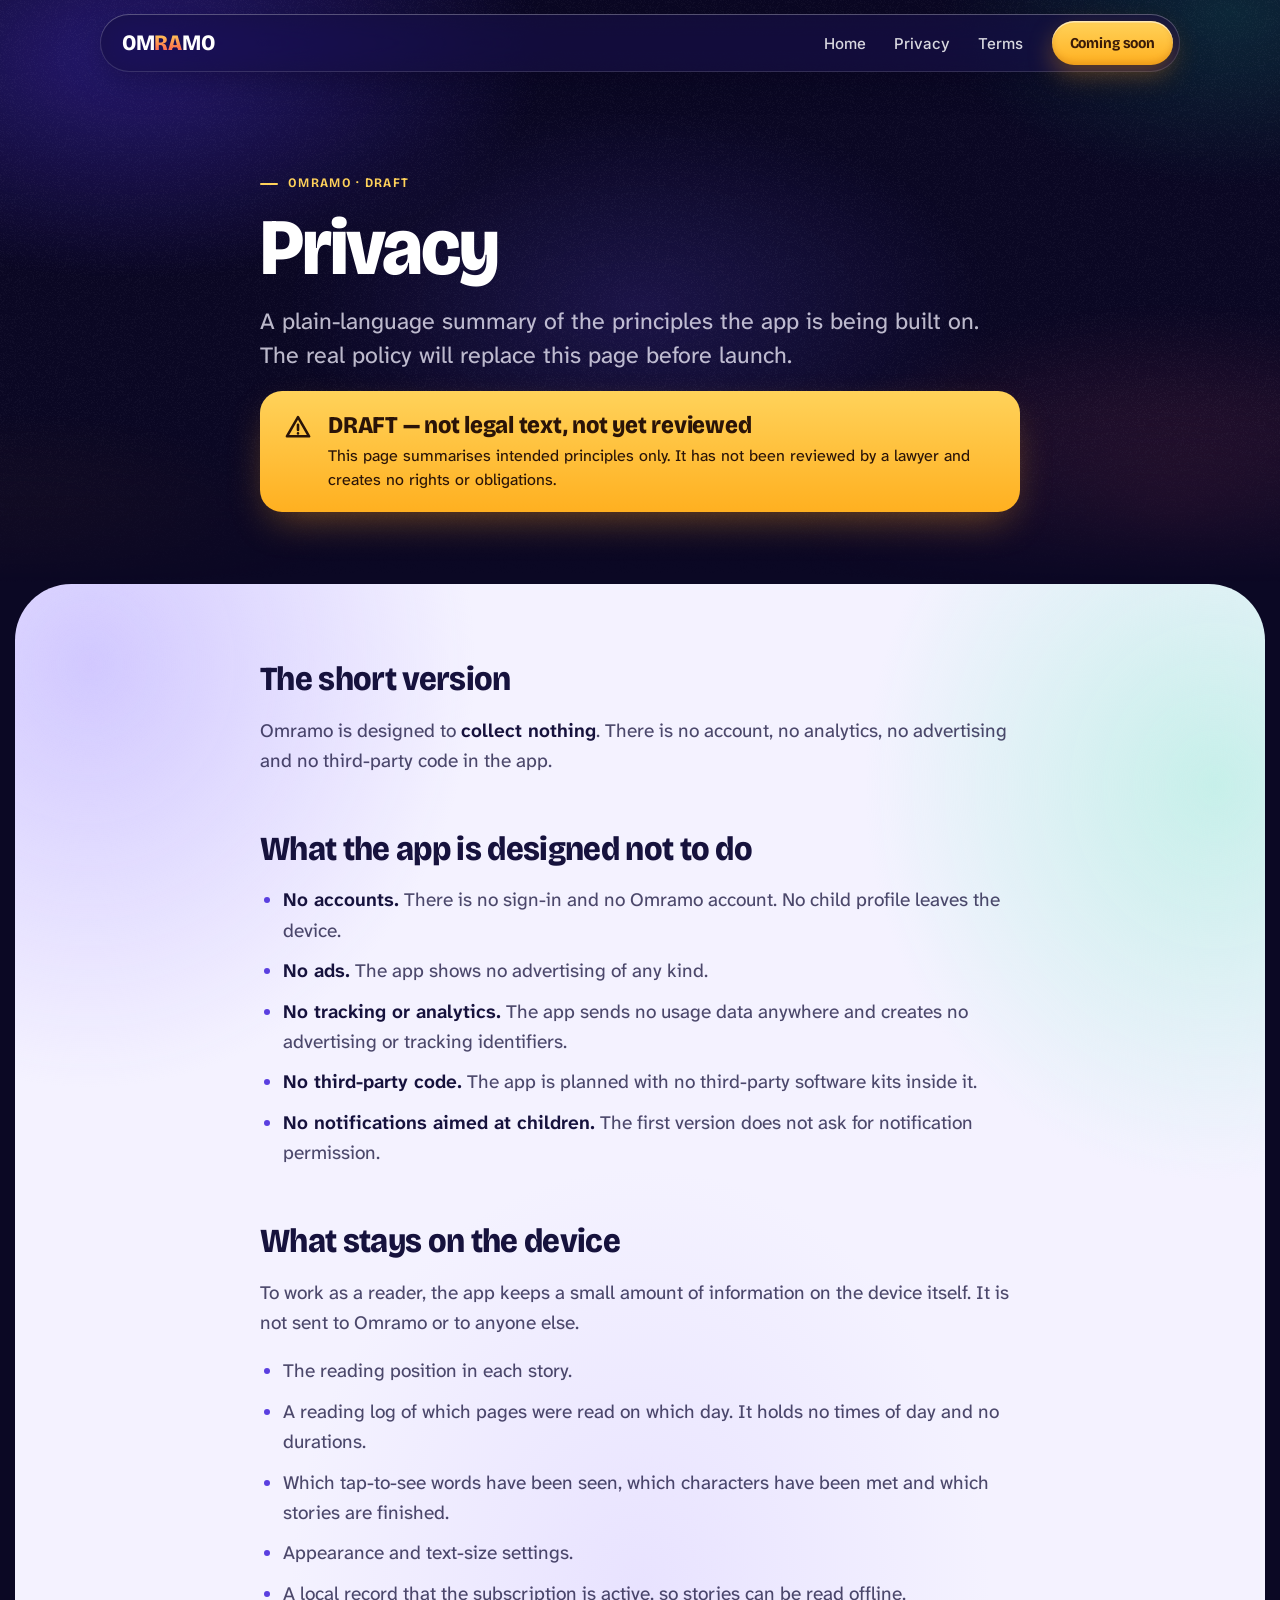
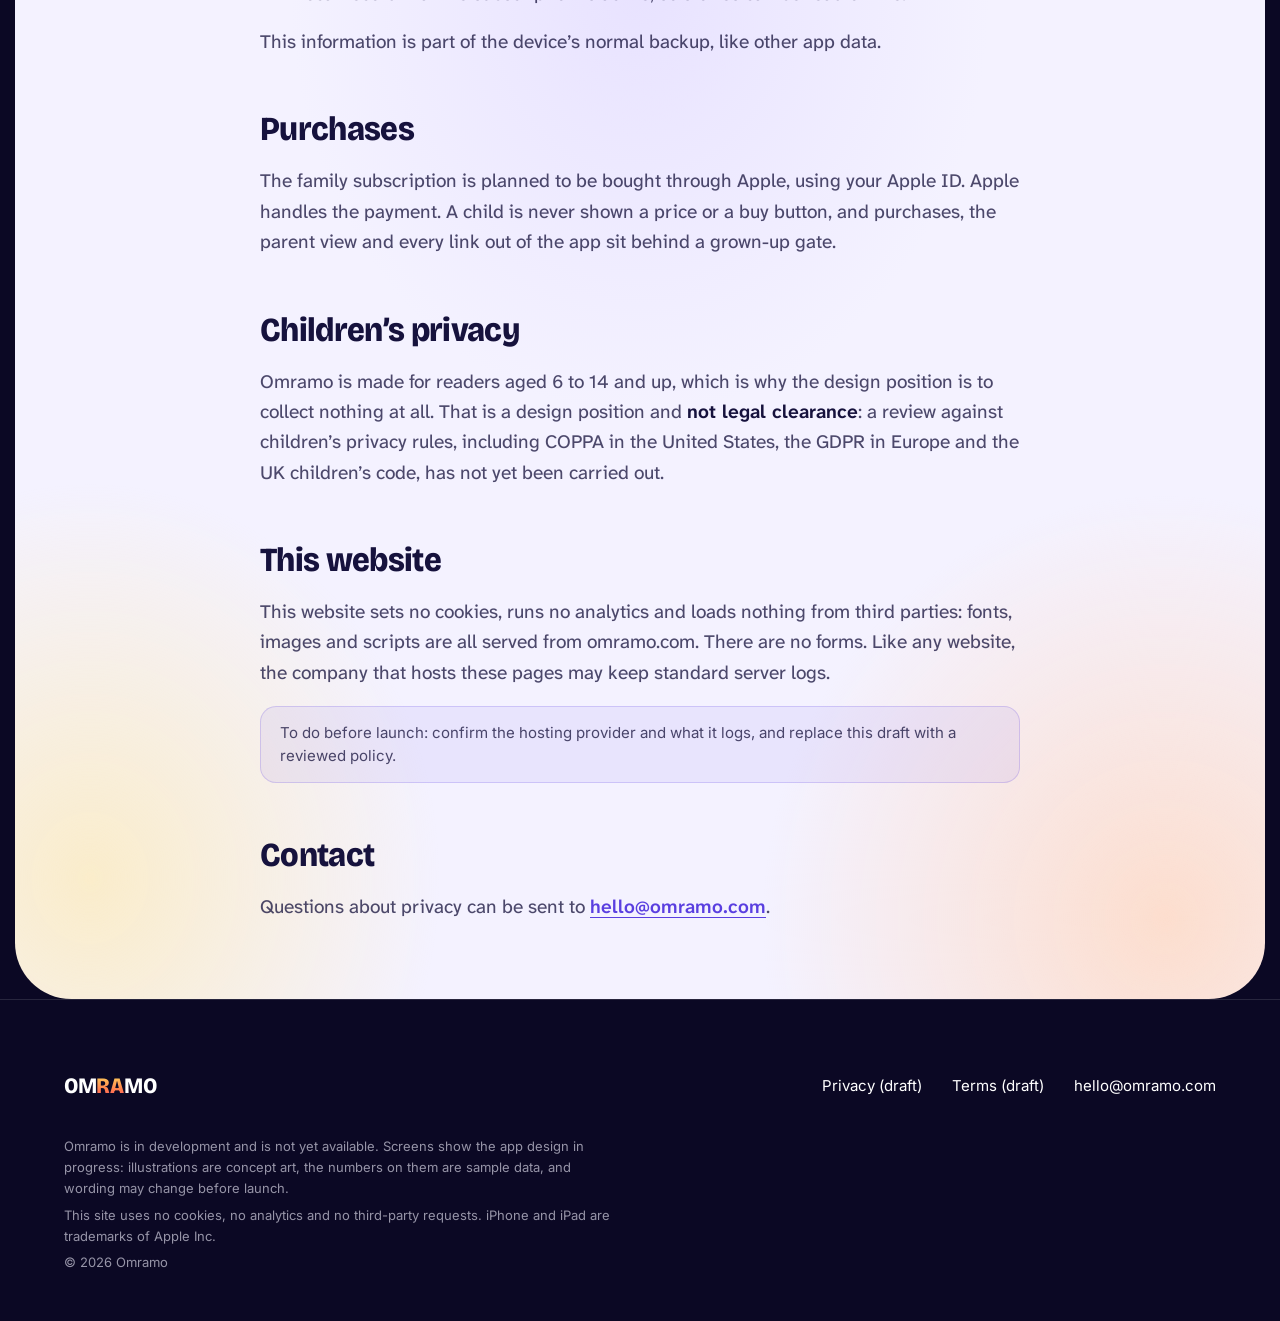
==== commit d2a84592: "v2 site: polish pass (Fable 5.2) and locked 6-to-14-and-up copy Rebuild the marketing site against t" ====
--- a/privacy/index.html
+++ b/privacy/index.html
@@ -22,7 +22,7 @@
   <meta property="og:image" content="https://omramo.com/assets/img/og.png">
   <meta property="og:image:width" content="1200">
   <meta property="og:image:height" content="630">
-  <meta property="og:image:alt" content="Omramo — a magical book that you read. Two panes of an illustrated story beside the Omramo wordmark.">
+  <meta property="og:image:alt" content="Omramo — read your way around the world. Two panes of an illustrated story beside the Omramo wordmark.">
   <meta name="twitter:card" content="summary_large_image">
   <link rel="icon" href="/favicon.ico" sizes="32x32">
   <link rel="icon" type="image/png" sizes="192x192" href="/assets/img/icon-192.png">
@@ -90,10 +90,10 @@
           <p>This information is part of the device’s normal backup, like other app data.</p>
 
           <h2>Purchases</h2>
-          <p>The family subscription is planned to be bought through Apple, using your Apple Account. Apple handles the payment. A child is never shown a price or a buy button, and purchases, the parent view and every link out of the app sit behind a grown-up gate.</p>
+          <p>The family subscription is planned to be bought through Apple, using your Apple ID. Apple handles the payment. A child is never shown a price or a buy button, and purchases, the parent view and every link out of the app sit behind a grown-up gate.</p>
 
           <h2>Children’s privacy</h2>
-          <p>Omramo is made for children, which is why the design position is to collect nothing at all. That is a design position and <strong>not legal clearance</strong>: a review against children’s privacy rules, including COPPA in the United States, the GDPR in Europe and the UK children’s code, has not yet been carried out.</p>
+          <p>Omramo is made for readers aged 6 to 14 and up, which is why the design position is to collect nothing at all. That is a design position and <strong>not legal clearance</strong>: a review against children’s privacy rules, including COPPA in the United States, the GDPR in Europe and the UK children’s code, has not yet been carried out.</p>
 
           <h2>This website</h2>
           <p>This website sets no cookies, runs no analytics and loads nothing from third parties: fonts, images and scripts are all served from omramo.com. There are no forms. Like any website, the company that hosts these pages may keep standard server logs.</p>
@@ -120,7 +120,7 @@
       </div>
       <div class="site-foot__small">
         <p>Omramo is in development and is not yet available. Screens show the app design in progress: illustrations are concept art, the numbers on them are sample data, and wording may change before launch.</p>
-        <p>This site uses no cookies, no analytics and no third-party requests. iPhone is a trademark of Apple Inc.</p>
+        <p>This site uses no cookies, no analytics and no third-party requests. iPhone and iPad are trademarks of Apple Inc.</p>
         <p>© 2026 Omramo</p>
       </div>
     </div>
--- a/assets/css/site.css
+++ b/assets/css/site.css
@@ -82,6 +82,17 @@
   --device-shadow: rgba(40, 24, 110, 0.38);
   color: var(--fg);
 }
+/* a dark panel inside a light sheet */
+.dark {
+  --fg: #fff;
+  --fg-2: rgba(243, 241, 255, 0.76);
+  --fg-3: rgba(243, 241, 255, 0.6);
+  --line: rgba(255, 255, 255, 0.12);
+  --accent-text: #ffd25a;
+  --focus: #ffc43d;
+  --device-shadow: rgba(3, 1, 24, 0.7);
+  color: var(--fg);
+}
 
 /* ---------- Base ---------- */
 *,
@@ -213,6 +224,16 @@
   line-height: 1.1;
   letter-spacing: -0.02em;
 }
+h2.h3 {
+  font-size: clamp(1.4rem, 1.15rem + 1vw, 1.9rem);
+  font-weight: 740;
+  line-height: 1.1;
+  letter-spacing: -0.02em;
+}
+.h2s {
+  font-size: clamp(1.75rem, 1.3rem + 1.7vw, 2.75rem);
+  line-height: 1.04;
+}
 h4 {
   font-size: 1.125rem;
   font-weight: 700;
@@ -252,6 +273,9 @@
   -webkit-text-fill-color: transparent;
   /* keep descenders inside the painted box */
   padding-bottom: 0.08em;
+}
+.accent {
+  color: var(--accent-text);
 }
 .nb {
   white-space: nowrap;
@@ -292,6 +316,10 @@
   width: 20px;
   height: 20px;
   flex: none;
+  transition: transform 0.3s var(--ease);
+}
+.btn:hover svg {
+  transform: translateX(3px);
 }
 .btn:active {
   transform: scale(0.96);
@@ -336,6 +364,7 @@
 }
 .nav {
   pointer-events: auto;
+  position: relative;
   display: flex;
   align-items: center;
   gap: 8px;
@@ -378,8 +407,77 @@
   background: rgba(255, 255, 255, 0.12);
   color: #fff;
 }
+.nav__links a[aria-current] {
+  background: rgba(255, 255, 255, 0.16);
+  color: #fff;
+}
 .nav .btn {
   margin-left: auto;
+}
+.menu {
+  position: static;
+}
+.menu summary {
+  display: grid;
+  place-items: center;
+  width: 44px;
+  height: 44px;
+  border-radius: 50%;
+  background: rgba(255, 255, 255, 0.1);
+  box-shadow: inset 0 0 0 1px rgba(255, 255, 255, 0.2);
+  cursor: pointer;
+  list-style: none;
+}
+.menu summary::-webkit-details-marker {
+  display: none;
+}
+.menu summary svg {
+  width: 22px;
+  height: 22px;
+}
+.menu summary path {
+  transform-box: fill-box;
+  transform-origin: center;
+  transition: transform 0.3s var(--ease);
+}
+.menu[open] .menu__a {
+  transform: translateY(3.5px) rotate(45deg);
+}
+.menu[open] .menu__b {
+  transform: translateY(-3.5px) rotate(-45deg);
+}
+.menu__list {
+  position: absolute;
+  inset: calc(100% + 10px) 0 auto;
+  display: grid;
+  padding: 10px;
+  border-radius: 30px;
+  background: rgba(22, 16, 62, 0.96);
+  box-shadow: inset 0 0 0 1px rgba(255, 255, 255, 0.14), 0 30px 60px rgba(5, 2, 30, 0.6);
+}
+.menu__list a {
+  display: flex;
+  align-items: center;
+  min-height: 54px;
+  padding: 0 18px;
+  border-radius: 20px;
+  font: 650 1.1875rem/1 var(--font-display);
+  text-decoration: none;
+}
+.menu__list a:hover {
+  background: rgba(255, 255, 255, 0.1);
+}
+.menu__list li + li {
+  box-shadow: 0 -1px 0 rgba(255, 255, 255, 0.08);
+}
+@keyframes drop {
+  from {
+    opacity: 0;
+    transform: translate3d(0, -8px, 0) scale(0.98);
+  }
+}
+html.motion .menu[open] .menu__list {
+  animation: drop 0.3s var(--ease);
 }
 @media (min-width: 940px) {
   .nav__links {
@@ -387,6 +485,9 @@
   }
   .nav .btn {
     margin-left: 8px;
+  }
+  .menu {
+    display: none;
   }
 }
 
@@ -397,16 +498,19 @@
   z-index: -1;
   overflow: hidden;
   pointer-events: none;
+  /* auroras melt into the page instead of ending on a section edge */
+  -webkit-mask-image: linear-gradient(180deg, #000 70%, transparent);
+  mask-image: linear-gradient(180deg, #000 70%, transparent);
 }
 .aurora::before {
   content: "";
   position: absolute;
   inset: -10% -5%;
   background: radial-gradient(42% 46% at 14% 16%, rgba(91, 59, 255, 0.62), transparent 70%),
-    radial-gradient(40% 44% at 88% 82%, rgba(255, 92, 122, 0.34), transparent 70%),
+    radial-gradient(40% 44% at 88% 82%, rgba(255, 92, 122, 0.3), transparent 70%),
     radial-gradient(30% 36% at 92% 10%, rgba(25, 199, 162, 0.3), transparent 70%),
-    radial-gradient(34% 36% at 6% 92%, rgba(255, 159, 26, 0.2), transparent 70%),
-    radial-gradient(36% 40% at 50% 52%, rgba(114, 87, 255, 0.32), transparent 70%);
+    radial-gradient(34% 36% at 6% 92%, rgba(255, 159, 26, 0.18), transparent 70%),
+    radial-gradient(36% 40% at 50% 52%, rgba(114, 87, 255, 0.3), transparent 70%);
   transform: translate3d(0, calc(var(--scroll, 0) * 0.12px), 0);
 }
 .aurora::after,
@@ -417,16 +521,11 @@
   background: url("/assets/img/grain.png");
   background-size: 120px;
   mix-blend-mode: soft-light;
-  opacity: 0.55;
+  opacity: 0.28;
   pointer-events: none;
 }
 .aurora--soft::before {
   opacity: 0.55;
-}
-/* auroras melt into the page instead of ending on a section edge */
-.aurora {
-  -webkit-mask-image: linear-gradient(180deg, #000 70%, transparent);
-  mask-image: linear-gradient(180deg, #000 70%, transparent);
 }
 .aurora--mid {
   -webkit-mask-image: linear-gradient(180deg, transparent, #000 22%, #000 72%, transparent);
@@ -448,10 +547,7 @@
 }
 .sheet::after {
   z-index: -1;
-  opacity: 0.3;
-}
-.sheet + .sheet {
-  margin-top: clamp(8px, 1.2vw, 20px);
+  opacity: 0.2;
 }
 
 .section {
@@ -637,14 +733,31 @@
 .hero {
   position: relative;
   isolation: isolate;
-  padding: clamp(116px, 10.5vw, 168px) 0 clamp(40px, 6vw, 96px);
   text-align: center;
+  padding-bottom: clamp(24px, 4vw, 56px);
+}
+.hero__stage {
+  position: relative;
+  isolation: isolate;
+  padding: clamp(112px, 10vw, 150px) 0 clamp(32px, 5vw, 72px);
   overflow: clip;
 }
+.hero__glow {
+  position: absolute;
+  left: 50%;
+  bottom: -18%;
+  z-index: -1;
+  width: min(1500px, 130vw);
+  aspect-ratio: 2 / 1;
+  transform: translateX(-50%);
+  background: radial-gradient(closest-side, rgba(127, 227, 211, 0.3), rgba(255, 210, 90, 0.1) 55%, transparent);
+  opacity: calc(0.55 + var(--rise, 1) * 0.45);
+  pointer-events: none;
+}
 .hero__copy {
   display: grid;
   justify-items: center;
-  gap: clamp(20px, 2.4vw, 30px);
+  gap: clamp(18px, 2.2vw, 26px);
 }
 .pill {
   display: inline-flex;
@@ -667,11 +780,14 @@
   box-shadow: 0 0 0 4px rgba(255, 196, 61, 0.22);
 }
 .hero h1 {
-  max-width: 11em;
+  max-width: 12em;
+}
+.hero h1 .grad {
+  display: block;
 }
 .hero .lede {
   text-wrap: balance;
-  max-width: 34em;
+  max-width: 40em;
 }
 .hero__cta {
   display: flex;
@@ -681,9 +797,10 @@
   margin-top: 6px;
 }
 .hero__device {
+  position: relative;
   /* never taller than the viewport, so the whole device can be seen at once */
-  width: min(100% - 2 * var(--gutter), 1120px, max(640px, (100svh - 150px) * 1.23));
-  margin: clamp(44px, 5vw, 72px) auto 0;
+  width: min(100% - 2 * var(--gutter), 1120px, max(560px, (100svh - 150px) * 1.23));
+  margin: clamp(40px, 5vw, 64px) auto 0;
 }
 .hero__device .duo--phone {
   display: none;
@@ -694,8 +811,190 @@
   }
   .hero__device .duo--phone {
     display: block;
-    max-width: 310px;
+    max-width: 300px;
     margin-inline: auto;
+  }
+}
+
+/* numbered beacons on the screen, matched by the numbered notes beside it */
+.beacon,
+.callout__n {
+  display: grid;
+  place-items: center;
+  width: 24px;
+  height: 24px;
+  border-radius: 50%;
+  background: linear-gradient(180deg, #ffd25a, #ffb020);
+  color: #3a1b08;
+  font: 700 0.75rem/1 var(--font-ui);
+  font-style: normal;
+  font-variant-numeric: tabular-nums;
+}
+.beacon {
+  position: absolute;
+  z-index: 2;
+  margin: -12px 0 0 -12px;
+  box-shadow: 0 0 0 2px #fff, 0 4px 12px rgba(10, 6, 40, 0.45);
+}
+.beacon::before {
+  content: "";
+  position: absolute;
+  inset: -2px;
+  border-radius: 50%;
+  box-shadow: 0 0 0 2px rgba(255, 196, 61, 0.9);
+  opacity: 0;
+}
+.duo--wide .beacon--1 { left: 79.5%; top: 22.6%; }
+.duo--wide .beacon--2 { left: 40.5%; top: 39.4%; }
+.duo--wide .beacon--3 { left: 79%; top: 87.4%; }
+.duo--phone .beacon {
+  width: 20px;
+  height: 20px;
+  margin: -10px 0 0 -10px;
+  font-size: 0.6875rem;
+}
+.duo--phone .beacon--1 { left: 3.9%; top: 58.2%; }
+.duo--phone .beacon--2 { left: 26.5%; top: 49.4%; }
+.duo--phone .beacon--3 { left: 79.6%; top: 87.6%; }
+
+.callouts {
+  display: grid;
+  grid-template-columns: repeat(3, 1fr);
+  gap: 18px 28px;
+  margin-top: clamp(28px, 4vw, 48px);
+  text-align: left;
+}
+.callout {
+  display: grid;
+  grid-template-columns: auto 1fr;
+  gap: 2px 12px;
+  align-content: start;
+}
+.callout__n {
+  grid-area: 1 / 1 / span 2;
+}
+.callout strong,
+.callout span {
+  grid-column: 2;
+}
+.callout strong {
+  font: 700 1.0625rem/1.35 var(--font-display);
+  letter-spacing: -0.01em;
+}
+.callout span {
+  font-size: 0.9375rem;
+  line-height: 1.45;
+  color: var(--fg-2);
+}
+@media (max-width: 700px) {
+  .callouts {
+    grid-template-columns: 1fr;
+    width: min(100%, 320px);
+    margin-inline: auto;
+  }
+}
+@media (min-width: 1180px) {
+  .hero__device {
+    width: min(100vw - 600px, 1120px, max(560px, (100svh - 150px) * 1.23));
+  }
+  .callouts {
+    display: block;
+    margin: 0;
+  }
+  .callout {
+    position: absolute;
+    width: 214px;
+  }
+  .callout--1,
+  .callout--2 {
+    right: calc(100% + 30px);
+    grid-template-columns: 1fr auto;
+    text-align: right;
+  }
+  .callout--1 .callout__n,
+  .callout--2 .callout__n {
+    grid-column: 2;
+  }
+  .callout--1 strong,
+  .callout--1 span,
+  .callout--2 strong,
+  .callout--2 span {
+    grid-column: 1;
+  }
+  .callout--1 { top: 16.6%; }
+  .callout--2 { top: 38.4%; }
+  .callout--3 {
+    left: calc(100% + 30px);
+    top: 84.6%;
+  }
+}
+
+/* the pinned hero: the device rises out of the fold, opens flat, then the notes arrive */
+@media (min-width: 1180px) and (min-height: 700px) {
+  html.motion .hero {
+    padding-bottom: 0;
+  }
+  html.motion .hero__track {
+    height: 230vh;
+  }
+  html.motion .hero__stage {
+    position: sticky;
+    top: 0;
+    height: 100vh;
+    padding: clamp(104px, 13vh, 150px) 0 0;
+  }
+  html.motion .hero__copy {
+    opacity: var(--copy, 1);
+    transform: translate3d(0, calc((1 - var(--copy, 1)) * -56px), 0);
+  }
+  html.motion .hero.is-past .hero__copy {
+    visibility: hidden;
+  }
+  html.motion .hero__device {
+    transform-origin: 50% 0;
+    transform: translate3d(0, calc(var(--rise, 0) * var(--y1, 0px)), 0) scale(calc(0.94 + var(--rise, 0) * 0.06));
+    will-change: transform;
+  }
+  html.motion .hero .duo--wide {
+    --tilt: 24;
+    --fold: 18;
+  }
+  html.motion .hero .callout,
+  html.motion .hero .beacon {
+    opacity: 0;
+    transition: opacity 0.5s var(--ease), transform 0.7s var(--ease-spring);
+  }
+  html.motion .hero .beacon {
+    transform: scale(0.3);
+  }
+  html.motion .hero .callout--1,
+  html.motion .hero .callout--2 {
+    transform: translate3d(18px, 0, 0);
+  }
+  html.motion .hero .callout--3 {
+    transform: translate3d(-18px, 0, 0);
+  }
+  html.motion .hero.s1 .callout--1,
+  html.motion .hero.s1 .beacon--1,
+  html.motion .hero.s2 .callout--2,
+  html.motion .hero.s2 .beacon--2,
+  html.motion .hero.s3 .callout--3,
+  html.motion .hero.s3 .beacon--3 {
+    opacity: 1;
+    transform: none;
+  }
+  html.motion .hero .aurora::before {
+    transform: none;
+  }
+}
+/* short, wide windows: keep the device in the first view */
+@media (min-width: 1180px) and (min-height: 700px) and (max-height: 820px) {
+  html.motion .hero h1 {
+    font-size: clamp(3.4rem, 11.4vh, 6.4rem);
+  }
+  html.motion .hero .lede {
+    font-size: 1.1875rem;
+    max-width: 44em;
   }
 }
 .motes {
@@ -718,35 +1017,46 @@
 .motes svg:nth-child(5) { left: 4%; top: 68%; width: 16px; height: 16px; }
 .motes svg:nth-child(6) { left: 94%; top: 62%; }
 
-.facts {
-  display: grid;
-  grid-template-columns: repeat(3, 1fr);
-  margin-top: clamp(64px, 9vw, 120px);
+/* a quiet line of facts, in place of a row of giant numbers */
+.strip {
+  display: grid;
+  grid-template-columns: repeat(4, 1fr);
   border-top: 1px solid var(--line);
   text-align: left;
 }
-.facts > div {
-  padding: clamp(18px, 2.4vw, 30px) clamp(10px, 2vw, 28px) 0;
-}
-.facts > div + div {
+.strip li {
+  display: grid;
+  align-content: start;
+  gap: 4px;
+  padding: clamp(18px, 2vw, 26px) 20px 0 0;
+}
+.strip li + li {
+  padding-left: clamp(14px, 2vw, 28px);
   border-left: 1px solid var(--line);
 }
-.facts > div:first-child {
-  padding-left: 0;
-}
-.facts dt {
-  font: 800 clamp(2.4rem, 1.4rem + 4.6vw, 5rem) / 0.95 var(--font-display);
-  letter-spacing: -0.04em;
-}
-.facts dd {
-  margin-top: 10px;
-  font-size: clamp(0.9375rem, 0.85rem + 0.4vw, 1.125rem);
-  line-height: 1.35;
-  color: var(--fg-2);
-}
-.facts div {
-  display: flex;
-  flex-direction: column;
+.strip b {
+  font: 700 clamp(1.0625rem, 0.95rem + 0.5vw, 1.3125rem) / 1.2 var(--font-display);
+  letter-spacing: -0.015em;
+}
+.strip span {
+  font-size: 0.9375rem;
+  line-height: 1.4;
+  color: var(--fg-3);
+}
+@media (max-width: 860px) {
+  .strip {
+    grid-template-columns: 1fr 1fr;
+  }
+  .strip li {
+    padding-bottom: 18px;
+  }
+  .strip li:nth-child(odd) {
+    padding-left: 0;
+    border-left: 0;
+  }
+  .strip li:nth-child(n + 3) {
+    border-top: 1px solid var(--line);
+  }
 }
 
 /* ---------- Statement ---------- */
@@ -754,6 +1064,7 @@
   font: 760 clamp(1.9rem, 1.1rem + 3.9vw, 4.4rem) / 1.06 var(--font-display);
   letter-spacing: -0.03em;
   max-width: 17em;
+  margin-top: 22px;
   text-wrap: balance;
 }
 .statement .w {
@@ -766,16 +1077,47 @@
 html.motion .statement .w.on {
   opacity: 1;
 }
-.principles {
-  display: grid;
-  gap: 14px;
+.tenets {
   margin-top: clamp(56px, 8vw, 112px);
-}
+  border-bottom: 1px solid var(--line);
+}
+.tenets li {
+  display: grid;
+  gap: 10px 32px;
+  padding: clamp(24px, 3vw, 40px) 0;
+  border-top: 1px solid var(--line);
+}
+.tenets__n {
+  font: 600 0.8125rem/1 var(--font-ui);
+  font-variant-numeric: tabular-nums;
+  letter-spacing: 0.08em;
+  color: var(--fg-3);
+}
+.tenets h3 {
+  font-size: clamp(1.5rem, 1.15rem + 1.5vw, 2.4rem);
+}
+.tenets p {
+  color: var(--fg-2);
+  max-width: 34em;
+}
+.swatch {
+  height: 6px;
+  width: 56px;
+  border-radius: 6px;
+}
+.swatch--river { background: linear-gradient(90deg, #7fe3d3, #fff0a0); }
+.swatch--dusk { background: linear-gradient(90deg, #7a4bd0, #ffa24d); }
+.swatch--sea { background: linear-gradient(90deg, #a9d3e6, #f4503f); }
 @media (min-width: 820px) {
-  .principles {
-    grid-template-columns: repeat(3, 1fr);
-  }
-}
+  .tenets li {
+    grid-template-columns: 64px minmax(0, 5fr) minmax(0, 6fr) 56px;
+    align-items: baseline;
+  }
+  .swatch {
+    align-self: center;
+  }
+}
+
 .card {
   position: relative;
   padding: clamp(24px, 2.6vw, 34px);
@@ -783,35 +1125,6 @@
   background: var(--card);
   box-shadow: inset 0 0 0 1px var(--card-edge);
 }
-.light .card {
-  box-shadow: inset 0 0 0 1px var(--card-edge), 0 14px 34px rgba(60, 40, 140, 0.1), 0 2px 6px rgba(60, 40, 140, 0.06);
-}
-.card h3,
-.card h4 {
-  margin-bottom: 10px;
-}
-.card p {
-  color: var(--fg-2);
-  font-size: 1.0625rem;
-  line-height: 1.55;
-}
-.card__num {
-  display: block;
-  margin-bottom: clamp(28px, 4vw, 56px);
-  font: 600 0.8125rem/1 var(--font-ui);
-  font-variant-numeric: tabular-nums;
-  letter-spacing: 0.08em;
-  color: var(--fg-3);
-}
-.swatch {
-  height: 6px;
-  width: 56px;
-  border-radius: 6px;
-  margin-bottom: clamp(28px, 4vw, 56px);
-}
-.swatch--river { background: linear-gradient(90deg, #7fe3d3, #fff0a0); }
-.swatch--dusk { background: linear-gradient(90deg, #4a2470, #ffa24d); }
-.swatch--sea { background: linear-gradient(90deg, #a9d3e6, #f4503f); }
 
 /* ---------- Switcher (tabs when JS runs; stacked otherwise) ---------- */
 .seg {
@@ -822,10 +1135,6 @@
   background: rgba(22, 18, 61, 0.07);
   box-shadow: inset 0 0 0 1px rgba(22, 18, 61, 0.05);
   max-width: 100%;
-}
-.dark-seg {
-  background: rgba(255, 255, 255, 0.08);
-  box-shadow: inset 0 0 0 1px rgba(255, 255, 255, 0.12);
 }
 .seg button {
   display: inline-flex;
@@ -844,16 +1153,6 @@
   color: var(--ink);
   box-shadow: 0 2px 8px rgba(40, 24, 110, 0.14);
 }
-.seg .t-low { color: var(--low-text); }
-.seg .t-med { color: var(--med-text); }
-.seg .t-adv { color: var(--adv-text); }
-.seg .t-low[aria-selected="true"] { color: var(--low-text); }
-.seg .t-med[aria-selected="true"] { color: var(--med-text); }
-.seg .t-adv[aria-selected="true"] { color: var(--adv-text); }
-.dark-seg button[aria-selected="true"] {
-  background: #fff;
-  color: var(--ink);
-}
 .glyph {
   display: inline-flex;
   align-items: flex-end;
@@ -934,13 +1233,6 @@
   .split--flip {
     grid-template-columns: minmax(0, 7fr) minmax(0, 5fr);
   }
-  .split--phone {
-    grid-template-columns: minmax(0, 6fr) minmax(0, 5fr);
-  }
-}
-.split__media--phone {
-  width: min(100%, 340px);
-  margin-inline: auto;
 }
 .tierpill {
   display: inline-flex;
@@ -1027,23 +1319,170 @@
   font-weight: 650;
 }
 
-/* live type samples */
-.words {
-  display: grid;
-  gap: 14px;
+/* ---------- Levels: one device, three stories ---------- */
+.tiers {
+  display: grid;
+  gap: clamp(64px, 8vw, 112px) clamp(40px, 6vw, 88px);
+}
+.tier {
+  display: grid;
+  gap: 32px;
+}
+.tier__copy {
+  display: grid;
+  gap: 20px;
+  justify-items: start;
+  align-content: center;
+}
+.tier__copy > p:not(.story) {
+  color: var(--fg-2);
+  max-width: 34em;
+}
+.tier__fig {
+  position: relative;
+  isolation: isolate;
+}
+/* each story's own light, spilling from behind the device */
+.tier__fig::before {
+  content: "";
+  position: absolute;
+  inset: -16% -12%;
+  z-index: -1;
+  background: radial-gradient(closest-side, var(--light), transparent);
+  pointer-events: none;
+}
+.tier--low { --light: rgba(64, 214, 178, 0.42); }
+.tier--med { --light: rgba(255, 150, 60, 0.4); }
+.tier--adv { --light: rgba(110, 140, 255, 0.4); }
+@media (min-width: 960px) {
+  .tiers {
+    grid-template-columns: minmax(0, 5fr) minmax(0, 7fr);
+    align-items: center;
+    container-type: inline-size;
+  }
+  .tier {
+    display: contents;
+  }
+  .tier__copy {
+    grid-column: 1;
+  }
+  .tier__fig {
+    grid-column: 2;
+  }
+}
+/* motion: the copy scrolls, the device stays and changes story */
+@media (min-width: 960px) and (min-height: 640px) {
+  html.motion .tiers {
+    row-gap: 0;
+  }
+  html.motion .tier__copy {
+    min-height: 76vh;
+  }
+  html.motion .tier__fig {
+    grid-row: 1 / span 3;
+    align-self: start;
+    position: sticky;
+    top: max(104px, calc(50vh - 23.6cqw + 20px));
+    opacity: 0;
+    transform: scale(0.965);
+    transition: opacity 0.55s var(--ease), transform 0.8s var(--ease);
+  }
+  html.motion .tier.is-active .tier__fig {
+    opacity: 1;
+    transform: none;
+  }
+  html.motion .tier__copy > * {
+    transition: transform 0.7s var(--ease);
+  }
+}
+/* small screens: swipe between the three levels */
+@media (max-width: 759px) {
+  .tiers {
+    display: flex;
+    gap: 12px;
+    overflow-x: auto;
+    overscroll-behavior-x: contain;
+    scroll-snap-type: x mandatory;
+    margin-inline: calc(var(--gutter) * -1);
+    padding: 4px var(--gutter) 24px;
+    scrollbar-width: none;
+  }
+  .tiers::-webkit-scrollbar {
+    display: none;
+  }
+  .tiers:focus-visible {
+    outline-offset: -3px;
+    border-radius: 30px;
+  }
+  .tier {
+    flex: none;
+    width: min(84vw, 344px);
+    scroll-snap-align: center;
+    align-content: start;
+    gap: 22px;
+    padding: 18px 18px 24px;
+    border-radius: 30px;
+    background: rgba(255, 255, 255, 0.72);
+    box-shadow: inset 0 0 0 1px #fff, 0 14px 34px rgba(60, 40, 140, 0.1);
+  }
+  .tier__fig {
+    order: -1;
+  }
+  .tier__fig::before {
+    display: none;
+  }
+  .tier .duo[data-m] {
+    max-width: 264px;
+  }
+}
+
+/* one type specimen instead of three cards */
+.specimen {
+  display: grid;
+  gap: clamp(28px, 4vw, 64px);
   margin-top: clamp(72px, 9vw, 128px);
-}
-@media (min-width: 820px) {
-  .words {
-    grid-template-columns: repeat(3, 1fr);
-  }
-}
-.sample {
-  margin-bottom: clamp(22px, 3vw, 36px);
-  font-size: clamp(1.3rem, 1.1rem + 0.7vw, 1.6rem);
-  line-height: 1.55;
+  padding: clamp(14px, 1.6vw, 22px);
+  border-radius: clamp(30px, 3.4vw, 48px);
+  background: #fff;
+  box-shadow: 0 40px 80px -40px rgba(60, 40, 140, 0.3), inset 0 0 0 1px rgba(22, 18, 61, 0.05);
+}
+.specimen__type {
+  display: grid;
+  align-content: center;
+  gap: 0.45em;
+  padding: clamp(24px, 4vw, 60px);
+  border-radius: clamp(20px, 2.4vw, 32px);
+  background: linear-gradient(160deg, #d9f5ec, #fdf3d2);
+  font-size: clamp(1.4rem, 0.9rem + 2.3vw, 2.75rem);
+  line-height: 1.4;
   font-weight: 460;
   color: #10283a;
+}
+.specimen__key {
+  padding: clamp(10px, 2vw, 28px) clamp(10px, 2.6vw, 36px) clamp(14px, 2vw, 28px) clamp(10px, 1vw, 12px);
+  align-self: center;
+}
+.specimen__key h3 {
+  margin-bottom: 18px;
+}
+.specimen__key dl > div {
+  padding: 16px 0;
+  border-top: 1px solid var(--line);
+}
+.specimen__key dt {
+  font: 700 1.0625rem/1.3 var(--font-display);
+  letter-spacing: -0.01em;
+}
+.specimen__key dd {
+  margin-top: 4px;
+  font-size: 1rem;
+  line-height: 1.5;
+  color: var(--fg-2);
+}
+@media (min-width: 900px) {
+  .specimen {
+    grid-template-columns: minmax(0, 6fr) minmax(0, 5fr);
+  }
 }
 .w-tap {
   position: relative;
@@ -1080,36 +1519,56 @@
 }
 
 /* ---------- World ---------- */
-.world {
-  display: grid;
-  gap: clamp(28px, 4vw, 56px);
-}
-@media (min-width: 1100px) {
-  .world {
-    grid-template-columns: minmax(0, 7fr) minmax(0, 5fr);
-    align-items: start;
-  }
-  .world .regions {
-    grid-template-columns: 1fr 1fr;
-  }
-  .world .note {
-    grid-column: 1 / -1;
-  }
-  .world .map {
-    position: sticky;
-    top: 110px;
-    padding: clamp(14px, 2.2vw, 30px);
-  }
-  .world .region {
-    padding: 14px 16px 16px;
-  }
-}
-.map {
+.world__head {
+  display: grid;
+  gap: clamp(28px, 4vw, 72px);
+  margin-bottom: clamp(40px, 5vw, 72px);
+}
+.world__head .section__head {
+  margin-bottom: 0;
+}
+.carries > div {
+  padding: 14px 0;
+  border-top: 1px solid var(--line);
+}
+.carries > div:last-child {
+  border-bottom: 1px solid var(--line);
+}
+.carries dt {
+  display: flex;
+  align-items: center;
+  gap: 10px;
+  font: 700 1.0625rem/1.3 var(--font-display);
+  letter-spacing: -0.01em;
+}
+.carries svg {
+  width: 20px;
+  height: 20px;
+  color: var(--accent-text);
+}
+.carries dd {
+  margin-top: 4px;
+  padding-left: 30px;
+  font-size: 0.9375rem;
+  line-height: 1.45;
+  color: var(--fg-2);
+}
+@media (min-width: 1000px) {
+  .world__head {
+    grid-template-columns: minmax(0, 7fr) minmax(0, 4fr);
+    align-items: end;
+  }
+}
+.atlas {
   position: relative;
-  border-radius: clamp(24px, 3vw, 40px);
-  padding: clamp(14px, 3vw, 44px);
-  background: linear-gradient(160deg, #2a1f7a, #17114a 70%);
-  box-shadow: inset 0 0 0 1px rgba(255, 255, 255, 0.12), 0 40px 80px -30px rgba(3, 1, 24, 0.8);
+  border-radius: clamp(28px, 3.4vw, 48px);
+  background: radial-gradient(60% 70% at 70% 30%, rgba(114, 87, 255, 0.35), transparent 70%),
+    linear-gradient(160deg, #2a1f7a, #150f45 70%);
+  box-shadow: inset 0 0 0 1px rgba(255, 255, 255, 0.12), 0 60px 120px -50px rgba(3, 1, 24, 0.9);
+  overflow: clip;
+}
+.atlas__map {
+  padding: clamp(22px, 4.4vw, 68px) clamp(16px, 5vw, 84px) clamp(10px, 2.4vw, 36px);
 }
 .map__stage {
   position: relative;
@@ -1122,15 +1581,24 @@
 }
 .map__dots {
   fill: none;
-  stroke: rgba(255, 255, 255, 0.3);
+  stroke: rgba(255, 255, 255, 0.34);
   stroke-linecap: round;
-  stroke-width: 5.6;
+  stroke-width: 6;
+}
+.map__route {
+  fill: none;
+  stroke: #ffd25a;
+  stroke-opacity: 0.6;
+  stroke-width: 1.8;
+  stroke-linecap: round;
+  stroke-dasharray: 0.1 7;
 }
 .pin {
+  --s: clamp(20px, 2.6vw, 32px);
   position: absolute;
-  width: clamp(20px, 2.5vw, 30px);
+  width: var(--s);
   aspect-ratio: 1;
-  margin: calc(clamp(20px, 2.5vw, 30px) / -2) 0 0 calc(clamp(20px, 2.5vw, 30px) / -2);
+  margin: calc(var(--s) / -2) 0 0 calc(var(--s) / -2);
   display: grid;
   place-items: center;
   border-radius: 50%;
@@ -1153,75 +1621,102 @@
   transform: scale(0.6);
 }
 .pin.is-on {
-  transform: scale(1.28);
+  transform: scale(1.22);
   z-index: 2;
 }
 .pin.is-on::before {
   opacity: 0.35;
   transform: scale(1.25);
 }
-html.motion .map .pin {
+.pin__label {
+  display: none;
+  position: absolute;
+  padding: 5px 9px;
+  border-radius: 999px;
+  background: rgba(11, 8, 36, 0.78);
+  box-shadow: inset 0 0 0 1px rgba(255, 255, 255, 0.16);
+  color: #fff;
+  font: 600 0.75rem/1 var(--font-ui);
+  white-space: nowrap;
+}
+.pin__label--t { bottom: calc(100% + 8px); }
+.pin__label--b { top: calc(100% + 8px); }
+.pin__label--l { right: calc(100% + 8px); }
+.pin__label--r { left: calc(100% + 8px); }
+@media (min-width: 900px) {
+  .pin__label {
+    display: block;
+  }
+}
+html.motion [data-map] .pin {
   opacity: 0;
   transform: translateY(-14px) scale(0.5);
 }
-html.motion .map.is-in .pin {
+html.motion [data-map].is-in .pin {
   opacity: 1;
   transform: none;
-  transition: opacity 0.4s var(--ease) calc(var(--n) * 70ms + 200ms),
-    transform 0.6s var(--ease-spring) calc(var(--n) * 70ms + 200ms), box-shadow 0.3s;
-}
-html.motion .map.is-in .pin.is-on {
-  transform: scale(1.28);
+  transition: opacity 0.4s var(--ease) calc(var(--n) * 70ms + 300ms),
+    transform 0.6s var(--ease-spring) calc(var(--n) * 70ms + 300ms), box-shadow 0.3s;
+}
+html.motion [data-map].is-in .pin.is-on {
+  transform: scale(1.22);
   transition-delay: 0s;
 }
-.pin--1 { left: 70.9%; top: 43.5%; --n: 0; --pin: #19c7a2; }
+html.motion .map__route {
+  opacity: 0;
+}
+html.motion [data-map].is-in .map__route {
+  opacity: 1;
+  transition: opacity 1.4s var(--ease) 1.1s;
+}
+.pin--1 { left: 70.9%; top: 43.5%; --n: 3; --pin: #19c7a2; }
 .pin--2 { left: 57.1%; top: 39.9%; --n: 1; --pin: #ffc43d; }
-.pin--3 { left: 88%; top: 32%; --n: 2; --pin: #ff8fa8; }
-.pin--4 { left: 79.4%; top: 34.2%; --n: 3; --pin: #ff9f6b; }
-.pin--5 { left: 20.3%; top: 29.2%; --n: 4; --pin: #8fd3ff; }
-.pin--6 { left: 22.3%; top: 9.8%; --n: 5; --pin: #d9f1ff; }
+.pin--3 { left: 88%; top: 32%; --n: 5; --pin: #ff8fa8; }
+.pin--4 { left: 79.4%; top: 34.2%; --n: 4; --pin: #ff9f6b; }
+.pin--5 { left: 20.3%; top: 29.2%; --n: 9; --pin: #8fd3ff; }
+.pin--6 { left: 22.3%; top: 9.8%; --n: 8; --pin: #d9f1ff; }
 .pin--7 { left: 66.3%; top: 17%; --n: 6; --pin: #b9adff; }
 .pin--8 { left: 51.4%; top: 24.1%; --n: 7; --pin: #9ee8c9; }
-.pin--9 { left: 48.9%; top: 52.9%; --n: 8; --pin: #ffb020; }
-.pin--10 { left: 64%; top: 36.4%; --n: 9; --pin: #ffd9a8; }
-
+.pin--9 { left: 48.9%; top: 52.9%; --n: 0; --pin: #ffb020; }
+.pin--10 { left: 64%; top: 36.4%; --n: 2; --pin: #ffd9a8; }
+
+/* the legend: ten cells of one panel, not ten cards */
 .regions {
   display: grid;
-  grid-template-columns: repeat(auto-fill, minmax(min(100%, 228px), 1fr));
-  gap: 10px;
-  counter-reset: region;
+  grid-template-columns: repeat(auto-fill, minmax(min(100%, 220px), 1fr));
+  border-top: 1px solid rgba(255, 255, 255, 0.1);
+  background: rgba(11, 8, 36, 0.28);
 }
 .region {
   display: grid;
   grid-template-columns: auto 1fr;
-  gap: 4px 14px;
+  gap: 4px 12px;
   align-content: start;
-  grid-template-rows: auto 1fr auto;
-  padding: 18px 20px 20px;
-  border-radius: 22px;
-  background: var(--card);
-  box-shadow: inset 0 0 0 1px var(--card-edge);
-  transition: background-color 0.25s, box-shadow 0.25s, transform 0.35s var(--ease);
+  padding: 18px clamp(16px, 2vw, 24px) 20px;
+  box-shadow: inset -1px 0 0 rgba(255, 255, 255, 0.08), inset 0 -1px 0 rgba(255, 255, 255, 0.08);
+  transition: background-color 0.25s;
 }
 .region.is-on {
-  background: rgba(255, 255, 255, 0.13);
-  box-shadow: inset 0 0 0 1.5px var(--pin, #fff);
-  transform: translateY(-3px);
+  background: rgba(255, 255, 255, 0.1);
 }
 .region__n {
   grid-row: span 2;
   display: grid;
   place-items: center;
-  width: 28px;
-  height: 28px;
+  width: 26px;
+  height: 26px;
   border-radius: 50%;
   background: var(--pin);
   color: #16123d;
-  font: 700 0.8125rem/1 var(--font-ui);
+  font: 700 0.75rem/1 var(--font-ui);
   font-variant-numeric: tabular-nums;
+  transition: transform 0.35s var(--ease-spring);
+}
+.region.is-on .region__n {
+  transform: scale(1.18);
 }
 .region h3 {
-  font-size: 1.125rem;
+  font-size: 1.0625rem;
   font-weight: 700;
   letter-spacing: -0.01em;
   line-height: 1.25;
@@ -1229,20 +1724,10 @@
 }
 .region p {
   grid-column: 2;
-  font-size: 0.9375rem;
+  font-size: 0.875rem;
   line-height: 1.4;
   color: var(--fg-3);
 }
-.region__levels {
-  grid-column: 2;
-  display: flex;
-  gap: 10px;
-  margin-top: 10px;
-  align-self: end;
-}
-.region__levels .glyph:nth-child(1) { color: #4fe0bd; }
-.region__levels .glyph:nth-child(2) { color: #ffc43d; }
-.region__levels .glyph:nth-child(3) { color: #a595ff; }
 .region--1 { --pin: #19c7a2; }
 .region--2 { --pin: #ffc43d; }
 .region--3 { --pin: #ff8fa8; }
@@ -1253,48 +1738,45 @@
 .region--8 { --pin: #9ee8c9; }
 .region--9 { --pin: #ffb020; }
 .region--10 { --pin: #ffd9a8; }
-
-.pillars {
-  display: grid;
-  gap: 14px;
-  margin-top: clamp(56px, 7vw, 96px);
-}
-@media (min-width: 820px) {
-  .pillars {
-    grid-template-columns: repeat(3, 1fr);
-  }
-}
-.icon-tile {
-  display: grid;
-  place-items: center;
-  width: 48px;
-  height: 48px;
-  margin-bottom: clamp(24px, 3vw, 40px);
-  border-radius: 16px;
-  background: rgba(255, 255, 255, 0.1);
-  color: #ffd25a;
-}
-.light .icon-tile {
-  background: rgba(90, 63, 224, 0.1);
-  color: var(--violet-strong);
-}
-.icon-tile svg {
-  width: 24px;
-  height: 24px;
-}
-
-/* ---------- Landmarks ---------- */
+@media (min-width: 1100px) {
+  .regions {
+    grid-template-columns: repeat(5, 1fr);
+  }
+}
+@media (max-width: 520px) {
+  .region {
+    grid-template-columns: auto auto 1fr;
+    align-items: baseline;
+    padding: 13px 16px;
+  }
+  .region__n {
+    grid-row: auto;
+    align-self: center;
+  }
+  .region p {
+    grid-column: 1 / -1;
+    padding-left: 38px;
+  }
+}
+.atlas__note {
+  max-width: 76em;
+  margin-top: 20px;
+}
+
+/* ---------- Landmarks: a skyline you travel along ---------- */
+.journey {
+  position: relative;
+}
 .rail-wrap {
   position: relative;
 }
 .rail {
   display: flex;
-  gap: 14px;
   overflow-x: auto;
   overscroll-behavior-x: contain;
   scroll-snap-type: x proximity;
   scroll-padding-inline: max(var(--gutter), (100vw - var(--max)) / 2);
-  padding: 8px max(var(--gutter), (100vw - var(--max)) / 2) 28px;
+  padding: 8px max(var(--gutter), (100vw - var(--max)) / 2) 20px;
   scrollbar-width: none;
 }
 .rail::-webkit-scrollbar {
@@ -1306,67 +1788,76 @@
 }
 .lm {
   --a: #ffc43d;
+  flex: none;
+  width: clamp(264px, 21vw, 300px);
+  scroll-snap-align: start;
+  padding-right: clamp(28px, 3vw, 48px);
+}
+.lm:last-child {
+  padding-right: 0;
+}
+.lm__art {
   position: relative;
-  flex: none;
-  width: min(78vw, 292px);
-  scroll-snap-align: start;
   display: flex;
-  flex-direction: column;
-  padding: 22px 22px 26px;
-  border-radius: 28px;
-  background: linear-gradient(180deg, rgba(255, 255, 255, 0.09), rgba(255, 255, 255, 0.04));
-  box-shadow: inset 0 0 0 1px rgba(255, 255, 255, 0.13);
-}
-.lm__art {
-  display: grid;
-  place-items: center;
-  aspect-ratio: 5 / 4;
-  margin-bottom: 22px;
-  border-radius: 18px;
+  align-items: flex-end;
+  height: clamp(120px, 15vh, 168px);
+  margin-right: calc(clamp(28px, 3vw, 48px) * -1);
+  margin-bottom: 26px;
+  border-bottom: 1.5px solid rgba(255, 255, 255, 0.2);
   color: var(--a);
-  background: radial-gradient(80% 90% at 50% 100%, color-mix(in srgb, var(--a) 26%, transparent), transparent 70%),
-    rgba(255, 255, 255, 0.05);
+  background: radial-gradient(52% 80% at 28% 100%, color-mix(in srgb, var(--a) 24%, transparent), transparent 70%);
+}
+.lm:last-child .lm__art {
+  margin-right: 0;
+}
+/* the tick where each landmark stands on the line */
+.lm__art::after {
+  content: "";
+  position: absolute;
+  left: 0;
+  bottom: -6px;
+  width: 11px;
+  height: 11px;
+  border-radius: 50%;
+  background: var(--a);
+  box-shadow: 0 0 0 4px var(--deep);
 }
 .lm__art svg {
-  width: 58%;
-  height: auto;
+  height: 92%;
+  width: auto;
+  margin: 0 0 -8.6% 14px;
   fill: none;
   stroke: currentColor;
-  stroke-width: 2;
+  stroke-width: 1.7;
   stroke-linecap: round;
   stroke-linejoin: round;
+  overflow: visible;
 }
 .lm__art .f {
   fill: currentColor;
-  fill-opacity: 0.22;
+  fill-opacity: 0.2;
+  transition: fill-opacity 0.3s;
+}
+.lm:hover .lm__art .f {
+  fill-opacity: 0.42;
+}
+.lm__when {
+  font: 760 clamp(1.0625rem, 0.9rem + 0.45vw, 1.5rem) / 1.1 var(--font-display);
+  letter-spacing: -0.02em;
+  font-variant-numeric: tabular-nums;
+  white-space: nowrap;
+  color: var(--a);
+}
+.lm h3 {
+  margin: 10px 0 4px;
+  font-size: 1.3125rem;
 }
 .lm__era {
-  display: flex;
-  align-items: center;
-  gap: 8px;
-  font: 650 0.75rem/1 var(--font-display);
-  letter-spacing: 0.1em;
-  text-transform: uppercase;
-  color: var(--a);
-}
-.lm__era::before {
-  content: "";
-  width: 8px;
-  height: 8px;
-  border-radius: 50%;
-  background: currentColor;
-}
-.lm h3 {
-  margin: 12px 0 6px;
-  font-size: 1.375rem;
-}
-.lm__when {
-  font: 500 0.875rem/1.4 var(--font-ui);
-  font-variant-numeric: tabular-nums;
+  font: 500 0.8125rem/1.4 var(--font-ui);
   color: var(--fg-3);
 }
 .lm__fact {
-  margin-top: 14px;
+  margin-top: 12px;
   font-size: 1rem;
   line-height: 1.5;
   color: var(--fg-2);
@@ -1384,7 +1875,8 @@
   justify-content: space-between;
   align-items: center;
   gap: 16px;
-  margin-top: 12px;
+  min-height: 48px;
+  margin-top: 16px;
 }
 .rail__axis {
   display: flex;
@@ -1396,17 +1888,21 @@
   text-transform: uppercase;
   color: var(--fg-3);
 }
-.rail__axis::before {
-  content: "";
-  order: 1;
+.rail__axis i {
+  position: relative;
   flex: 1;
   height: 2px;
   border-radius: 2px;
+  background: rgba(255, 255, 255, 0.14);
+}
+.rail__axis i::before {
+  content: "";
+  position: absolute;
+  inset: 0;
+  border-radius: 2px;
   background: linear-gradient(90deg, #ffc43d, #ff8fa8 40%, #b9adff 70%, #7fe3d3);
-  opacity: 0.7;
-}
-.rail__axis span:last-child {
-  order: 2;
+  transform-origin: 0 50%;
+  transform: scaleX(calc(0.06 + var(--jp, 0) * 0.94));
 }
 .rail__btns {
   display: flex;
@@ -1436,12 +1932,42 @@
   width: 20px;
   height: 20px;
 }
+/* motion, roomy screens: scrolling down travels the skyline sideways */
+@media (min-width: 960px) and (min-height: 740px) {
+  html.motion .journey {
+    height: calc(100vh + var(--travel, 1400px));
+  }
+  html.motion .journey__stage {
+    position: sticky;
+    top: 0;
+    display: flex;
+    flex-direction: column;
+    justify-content: center;
+    height: 100vh;
+    padding-top: 72px;
+    overflow: clip;
+  }
+  html.motion .journey .section__head {
+    margin-bottom: clamp(28px, 5vh, 64px);
+  }
+  html.motion .journey .rail {
+    overflow: visible;
+    width: max-content;
+    transform: translate3d(calc(var(--jp, 0) * var(--travel, 1400px) * -1), 0, 0);
+    will-change: transform;
+  }
+  html.motion .journey .rail__btns {
+    display: none;
+  }
+}
+.section--after-journey {
+  padding-top: clamp(64px, 8vw, 120px);
+}
 
 .factcards {
   display: grid;
   gap: clamp(28px, 4vw, 64px);
   align-items: center;
-  margin-top: clamp(72px, 9vw, 128px);
 }
 @media (min-width: 960px) {
   .factcards {
@@ -1471,6 +1997,12 @@
 .fact .tierpill {
   justify-self: start;
 }
+html.motion .fact {
+  transition: transform 0.4s var(--ease);
+}
+html.motion .fact:hover {
+  transform: translate3d(0, -3px, 0) !important;
+}
 .fact p {
   font-weight: 480;
   line-height: 1.5;
@@ -1479,13 +2011,124 @@
 .fact--med p { font-size: clamp(1.075rem, 1rem + 0.35vw, 1.225rem); }
 .fact--adv p { font-size: 1.0625rem; }
 @media (min-width: 720px) {
-  .fact--med { margin-left: 5%; }
+  .fact--low { margin-right: 10%; }
+  .fact--med { margin-inline: 5%; }
   .fact--adv { margin-left: 10%; }
-  .fact--low { margin-right: 10%; }
-  .fact--med { margin-right: 5%; }
-}
-
-/* ---------- Steps ---------- */
+}
+
+/* ---------- Tap to see: a screen you can actually tap ---------- */
+.demo {
+  display: grid;
+  gap: clamp(40px, 6vw, 88px);
+  align-items: center;
+}
+@media (min-width: 960px) {
+  .demo {
+    grid-template-columns: minmax(0, 7fr) minmax(0, 5fr);
+  }
+}
+.demo__copy {
+  display: grid;
+  gap: 20px;
+}
+.demo__over {
+  position: absolute;
+  inset: 0;
+  transition: opacity 0.45s var(--ease), transform 0.6s var(--ease);
+}
+.demo.is-live:not(.is-open) .demo__over {
+  opacity: 0;
+}
+.demo.is-live:not(.is-open) .duo__half--r .demo__over {
+  transform: translate3d(0, 5%, 0);
+}
+.hot {
+  position: absolute;
+  z-index: 3;
+}
+.hot--word {
+  left: 47%;
+  top: 25.6%;
+  width: 22%;
+  height: 8.4%;
+  border-radius: 12px;
+}
+.hot--word::before,
+.hot--word::after {
+  content: "";
+  position: absolute;
+  inset: 12% 2%;
+  border-radius: 10px;
+  box-shadow: 0 0 0 2.5px #ff9f1a;
+}
+.hot--back {
+  left: 4.6%;
+  top: 89.2%;
+  width: 90.7%;
+  height: 7.1%;
+  border-radius: 999px;
+}
+.hot__tip {
+  position: absolute;
+  left: 50%;
+  bottom: calc(100% + 4px);
+  padding: 7px 12px;
+  border-radius: 999px;
+  background: var(--ink);
+  color: #fff;
+  font: 700 0.8125rem/1 var(--font-display);
+  letter-spacing: 0.02em;
+  transform: translateX(-50%);
+  box-shadow: 0 8px 18px rgba(22, 18, 61, 0.3);
+}
+.hot__tip::after {
+  content: "";
+  position: absolute;
+  left: 50%;
+  top: 100%;
+  margin: -4px 0 0 -5px;
+  width: 10px;
+  height: 10px;
+  border-radius: 2px;
+  background: inherit;
+  transform: rotate(45deg);
+}
+@keyframes ping {
+  to {
+    opacity: 0;
+    transform: scale(1.5, 2.1);
+  }
+}
+@keyframes bob {
+  50% {
+    transform: translate(-50%, -5px);
+  }
+}
+html.motion .hot--word::after {
+  animation: ping 1.8s var(--ease) infinite;
+}
+html.motion .hot__tip {
+  animation: bob 1.8s ease-in-out infinite;
+}
+.demo__hint {
+  margin-top: clamp(20px, 3vw, 32px);
+  text-align: center;
+  font: 500 0.9375rem/1.4 var(--font-ui);
+  color: var(--fg-3);
+}
+.demo__hint b {
+  color: var(--fg);
+  font-weight: 650;
+}
+.demo__status {
+  min-height: 1.5em;
+  font: 650 1rem/1.5 var(--font-display);
+  color: var(--accent-text);
+}
+.demo__status:empty {
+  display: none;
+}
+
 .steps {
   display: grid;
   gap: 0;
@@ -1514,6 +2157,21 @@
   background: linear-gradient(180deg, #ffd25a, #ffb020);
   color: #3a1b08;
   font: 700 0.9375rem/1 var(--font-display);
+  transition: background-color 0.3s, color 0.3s, transform 0.5s var(--ease-spring);
+}
+/* in the live demo the step numbers follow what the reader has done */
+.demo.is-live .steps li::before {
+  background: rgba(22, 18, 61, 0.08);
+  color: var(--fg-2);
+}
+.demo.is-live .steps li.is-now::before {
+  background: linear-gradient(180deg, #ffd25a, #ffb020);
+  color: #3a1b08;
+  transform: scale(1.12);
+}
+.demo.is-live .steps li.is-done::before {
+  background: var(--low-bg);
+  color: var(--low-text);
 }
 .steps h4 {
   margin-bottom: 4px;
@@ -1524,14 +2182,127 @@
   line-height: 1.5;
 }
 
-/* ---------- Promise band ---------- */
-.promise {
-  display: grid;
-  gap: 14px;
-  grid-template-columns: repeat(auto-fit, minmax(min(100%, 240px), 1fr));
-}
-.promise .card h3 {
-  font-size: clamp(1.5rem, 1.2rem + 1vw, 2rem);
+/* ---------- Bento: character cards and folded mode ---------- */
+.bento {
+  display: grid;
+  gap: clamp(10px, 1.2vw, 18px);
+  padding-bottom: clamp(64px, 8vw, 120px);
+}
+.tile {
+  position: relative;
+  isolation: isolate;
+  display: flex;
+  flex-direction: column;
+  gap: clamp(28px, 3.4vw, 52px);
+  padding: clamp(24px, 3.6vw, 56px);
+  border-radius: clamp(30px, 3.4vw, 48px);
+  overflow: clip;
+}
+.tile--char {
+  background: linear-gradient(170deg, #fff 34%, #ffe6d2);
+  box-shadow: 0 40px 80px -40px rgba(60, 40, 140, 0.3), inset 0 0 0 1px rgba(22, 18, 61, 0.05);
+}
+.tile--fold {
+  background: radial-gradient(90% 55% at 70% 100%, rgba(25, 199, 162, 0.42), transparent 70%),
+    linear-gradient(170deg, #2a1f7a, #130f36);
+  box-shadow: 0 40px 80px -40px rgba(22, 18, 61, 0.6);
+}
+.tile__copy {
+  display: grid;
+  gap: 16px;
+  justify-items: start;
+}
+.tile__copy p:not(.eyebrow) {
+  color: var(--fg-2);
+  max-width: 36em;
+}
+.tile__media {
+  margin-top: auto;
+}
+.tile__media--phone {
+  width: min(100%, 264px);
+  margin-inline: auto;
+}
+@media (min-width: 960px) {
+  .bento {
+    grid-template-columns: minmax(0, 7fr) minmax(0, 5fr);
+  }
+}
+
+/* ---------- What the app collects ---------- */
+.collect {
+  display: grid;
+  gap: clamp(32px, 5vw, 88px);
+  align-items: center;
+}
+.collect__copy {
+  display: grid;
+  gap: 20px;
+  justify-items: start;
+}
+.collect__copy > p:not(.eyebrow) {
+  color: var(--fg-2);
+  max-width: 30em;
+}
+.ledger {
+  padding: clamp(6px, 1vw, 12px) clamp(20px, 3vw, 44px);
+  border-radius: clamp(26px, 3vw, 40px);
+  background: #fff;
+  box-shadow: 0 40px 80px -40px rgba(3, 1, 24, 0.9);
+}
+.ledger > div {
+  display: grid;
+  gap: 8px 20px;
+  padding: clamp(18px, 2vw, 26px) 0;
+}
+.ledger > div + div {
+  border-top: 1px solid var(--line);
+}
+.ledger dt {
+  font: 740 clamp(1.125rem, 1rem + 0.5vw, 1.4rem) / 1.2 var(--font-display);
+  letter-spacing: -0.015em;
+}
+.ledger dd {
+  display: grid;
+  gap: 8px;
+  justify-items: start;
+}
+.ledger b {
+  display: inline-flex;
+  align-items: center;
+  min-height: 30px;
+  padding: 0 13px;
+  border-radius: 15px;
+  font: 700 0.875rem/1 var(--font-display);
+  letter-spacing: 0.01em;
+}
+.ledger .none {
+  background: var(--low-bg);
+  color: var(--low-text);
+}
+.ledger .kept {
+  background: var(--adv-bg);
+  color: var(--adv-text);
+}
+.ledger span {
+  font-size: 1rem;
+  line-height: 1.45;
+  color: var(--fg-2);
+}
+@media (min-width: 560px) {
+  .ledger > div {
+    grid-template-columns: minmax(0, 2fr) minmax(0, 5fr);
+    align-items: start;
+  }
+  .ledger dd {
+    grid-template-columns: 124px 1fr;
+    align-items: center;
+  }
+}
+@media (min-width: 960px) {
+  .collect {
+    grid-template-columns: minmax(0, 5fr) minmax(0, 7fr);
+  }
 }
 
 /* ---------- Plan ---------- */
@@ -1569,6 +2340,7 @@
 
 /* ---------- Closing ---------- */
 .closing {
+  padding-bottom: 0;
   text-align: center;
   overflow: clip;
 }
@@ -1581,9 +2353,15 @@
   line-height: 0.92;
   letter-spacing: -0.04em;
 }
+/* the splash rises from the bottom edge and melts into the footer */
 .closing__device {
   width: min(100%, 860px);
+  aspect-ratio: 912 / 452;
   margin: clamp(56px, 8vw, 104px) auto 0;
+  padding-top: 2%;
+  overflow: hidden;
+  -webkit-mask-image: linear-gradient(180deg, #000 76%, transparent 93%);
+  mask-image: linear-gradient(180deg, #000 76%, transparent 93%);
 }
 
 /* ---------- Footer ---------- */
@@ -1751,6 +2529,7 @@
 
 @keyframes rise {
   from {
+    opacity: 0;
     transform: translate3d(0, 22px, 0);
   }
 }
@@ -1763,9 +2542,9 @@
 html.motion .hero__copy > * {
   animation: rise 1s var(--ease) backwards;
 }
-html.motion .hero__copy > :nth-child(2) { animation-delay: 0.05s; }
-html.motion .hero__copy > :nth-child(3) { animation-delay: 0.1s; }
-html.motion .hero__copy > :nth-child(4) { animation-delay: 0.15s; }
+html.motion .hero__copy > :nth-child(2) { animation-delay: 0.06s; }
+html.motion .hero__copy > :nth-child(3) { animation-delay: 0.12s; }
+html.motion .hero__copy > :nth-child(4) { animation-delay: 0.18s; }
 html.motion .motes svg {
   animation: twinkle 5s ease-in-out infinite;
 }
@@ -1791,9 +2570,12 @@
   .motes svg:not(:nth-child(2)) {
     display: none;
   }
+  .motes svg:nth-child(2) {
+    left: 91%;
+    top: 12.5%;
+  }
   .pin {
-    width: 18px;
-    margin: -9px 0 0 -9px;
+    --s: 19px;
     font-size: 0.625rem;
     box-shadow: 0 0 0 1.5px #fff, 0 4px 10px rgba(0, 0, 0, 0.4);
   }
@@ -1801,11 +2583,16 @@
     grid-template-columns: repeat(3, 1fr);
     gap: 0 12px;
   }
+  .hero__cta {
+    width: 100%;
+  }
   .hero__cta .btn {
-    flex: 1 1 100%;
-  }
-  .facts dd {
-    font-size: 0.875rem;
+    flex: 1 1 0;
+    padding-inline: 12px;
+    font-size: 1rem;
+  }
+  .hero__cta .btn svg {
+    display: none;
   }
 }
 @media (min-width: 1800px) {
@@ -1813,6 +2600,6 @@
     --max: 1400px;
   }
   .hero__device {
-    width: min(100% - 2 * var(--gutter), 1240px, max(640px, (100svh - 150px) * 1.23));
-  }
-}
+    width: min(100vw - 600px, 1240px, max(560px, (100svh - 150px) * 1.23));
+  }
+}
